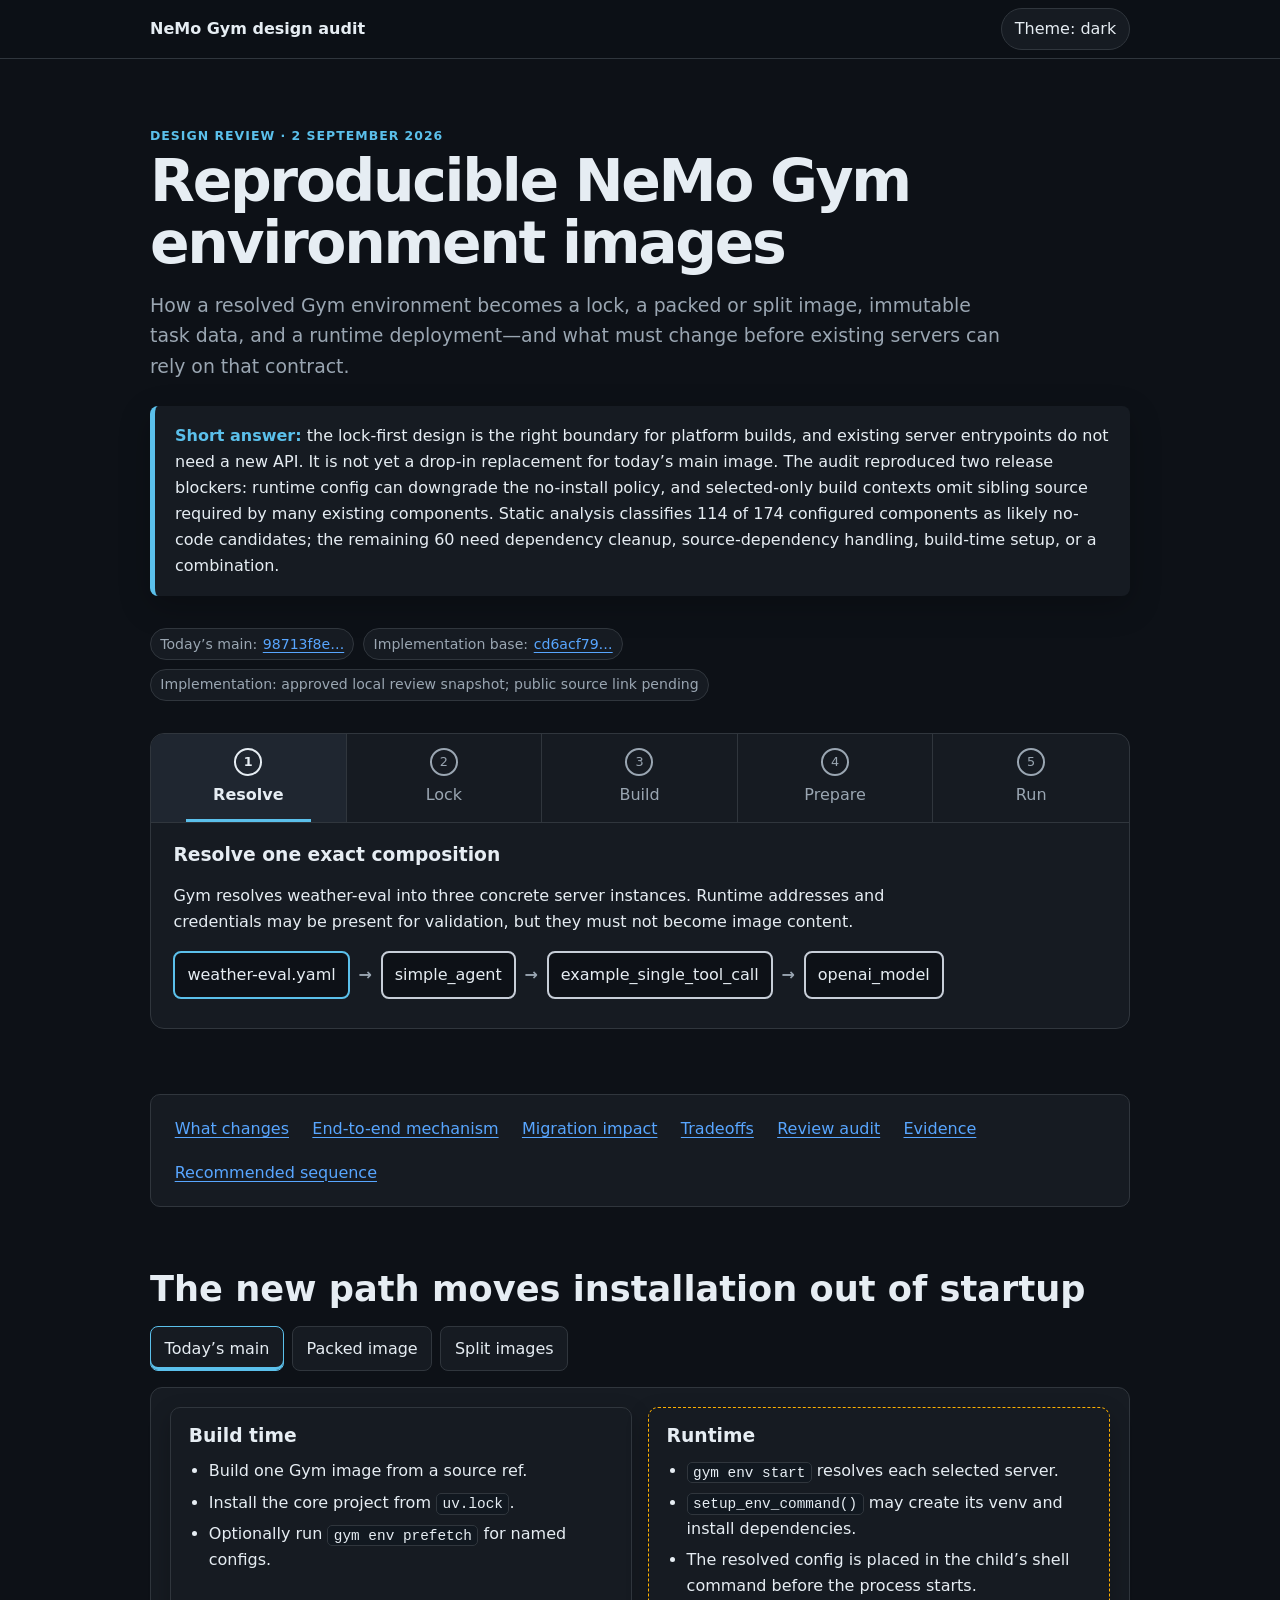
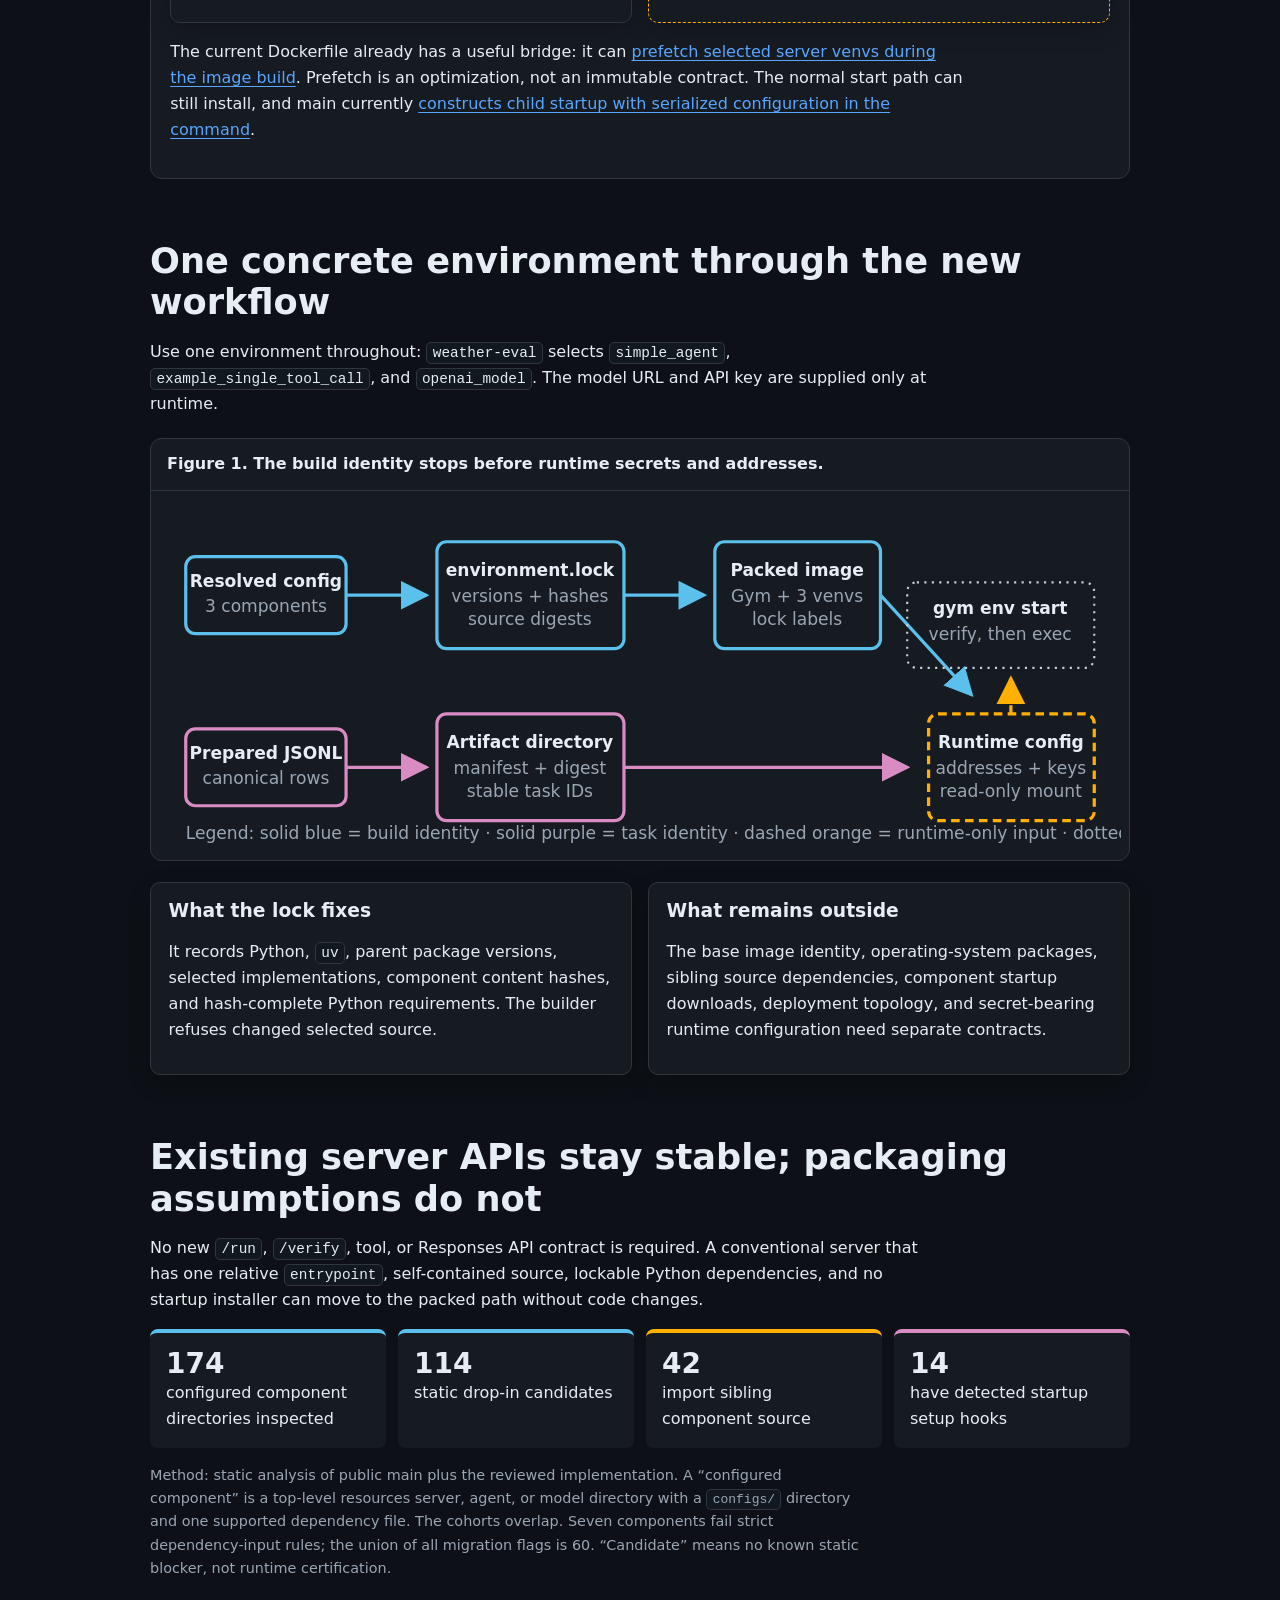
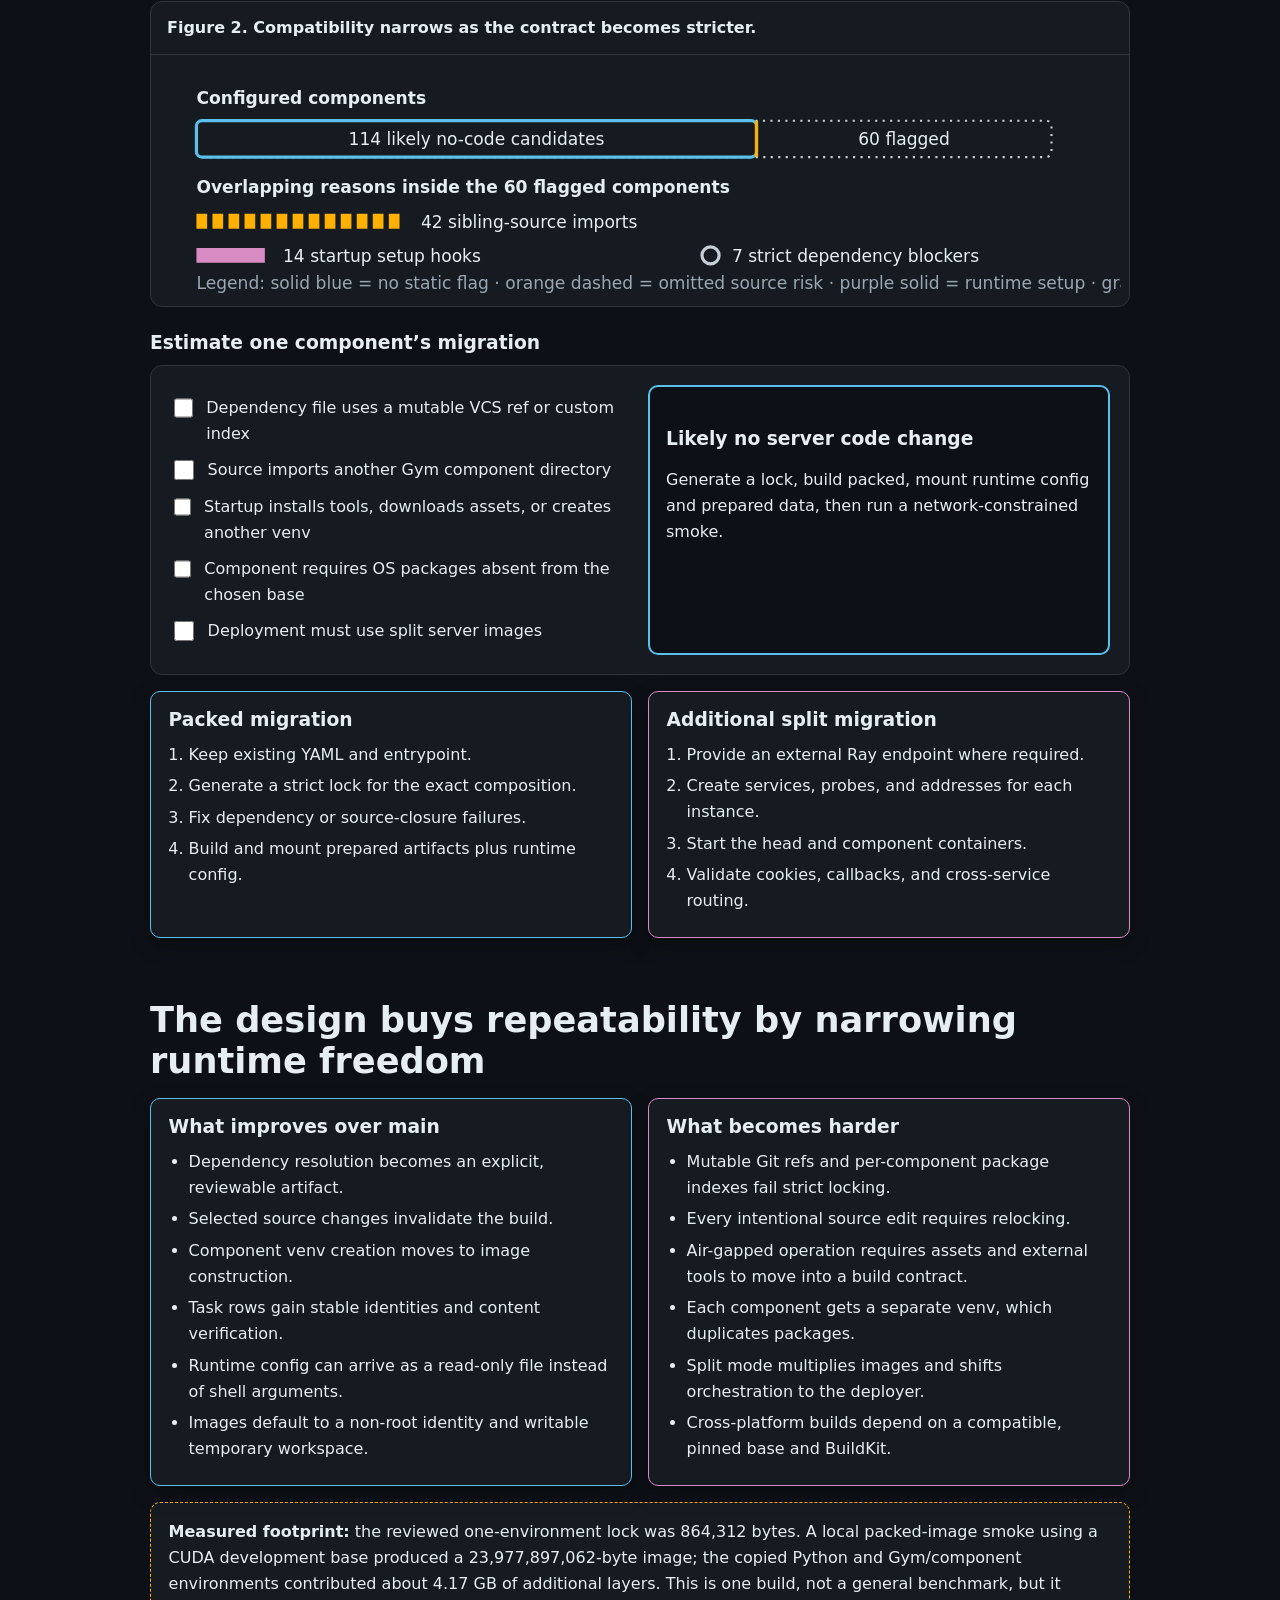
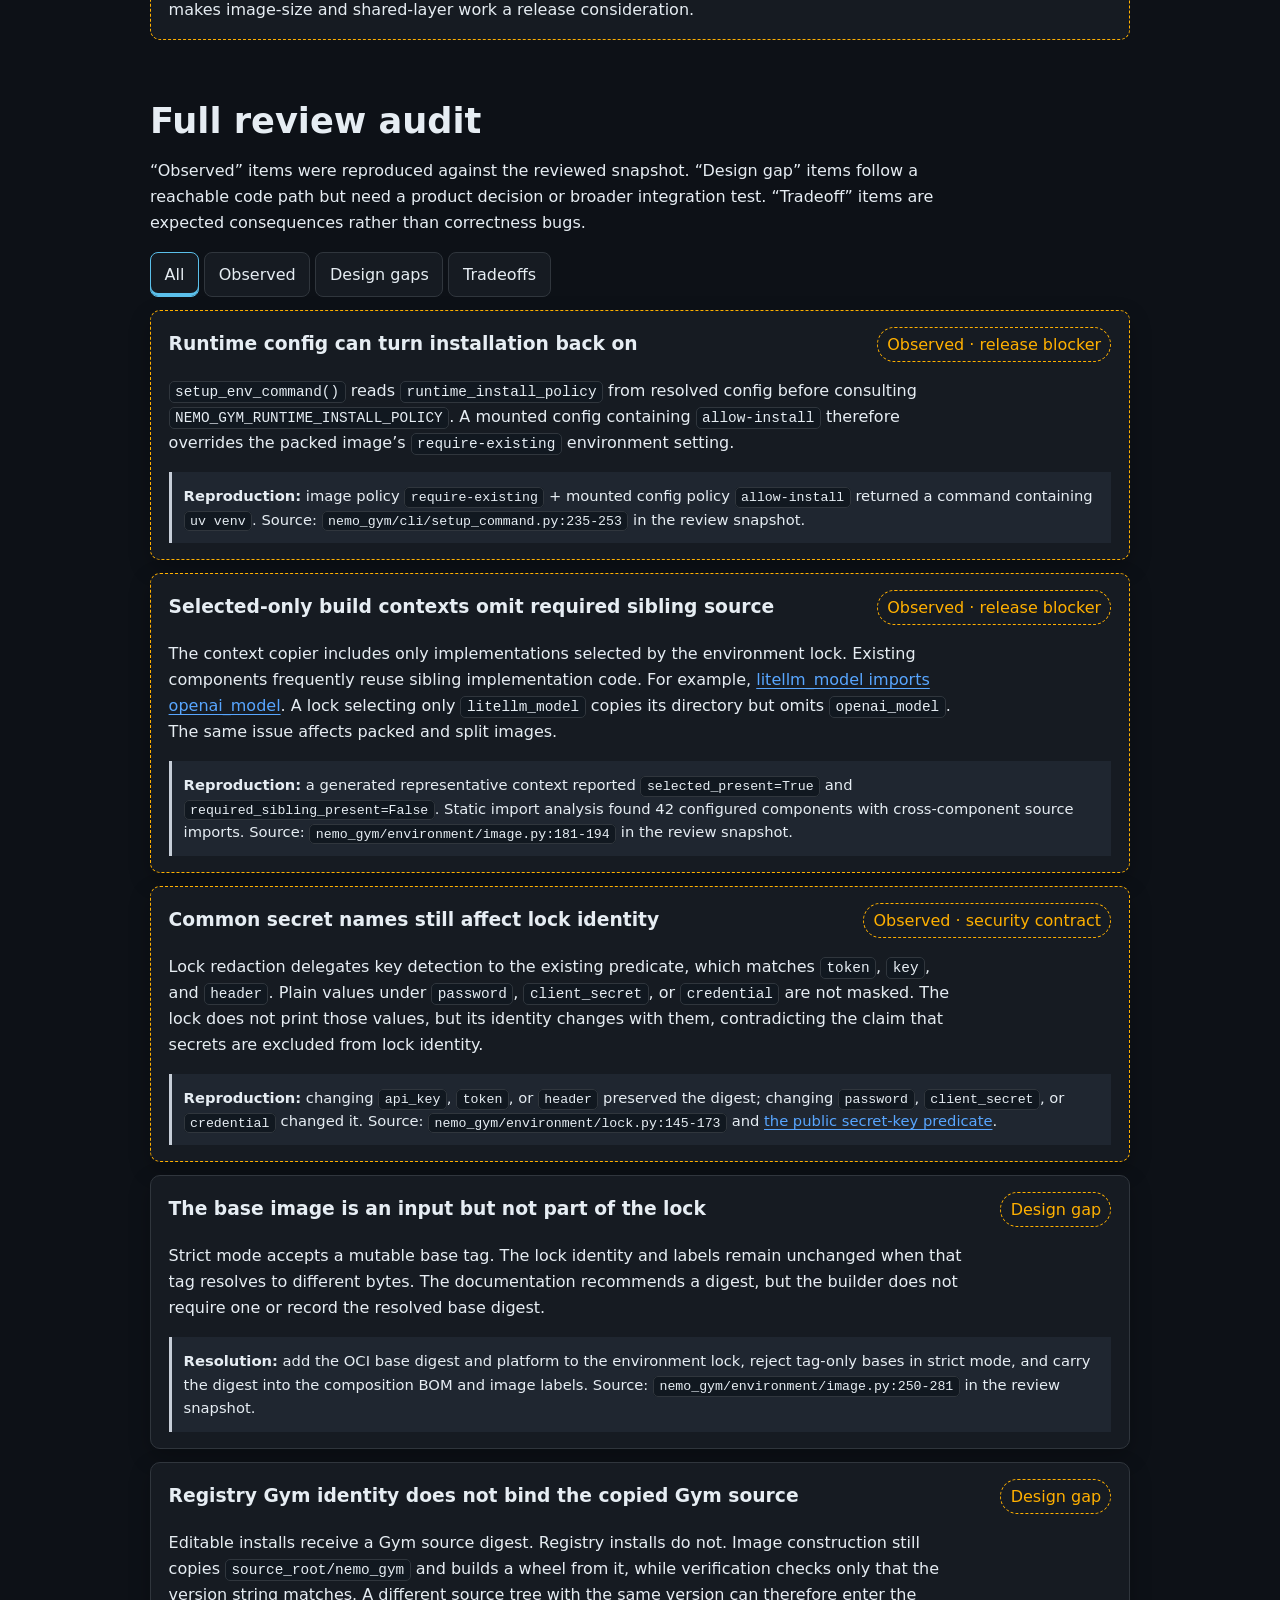
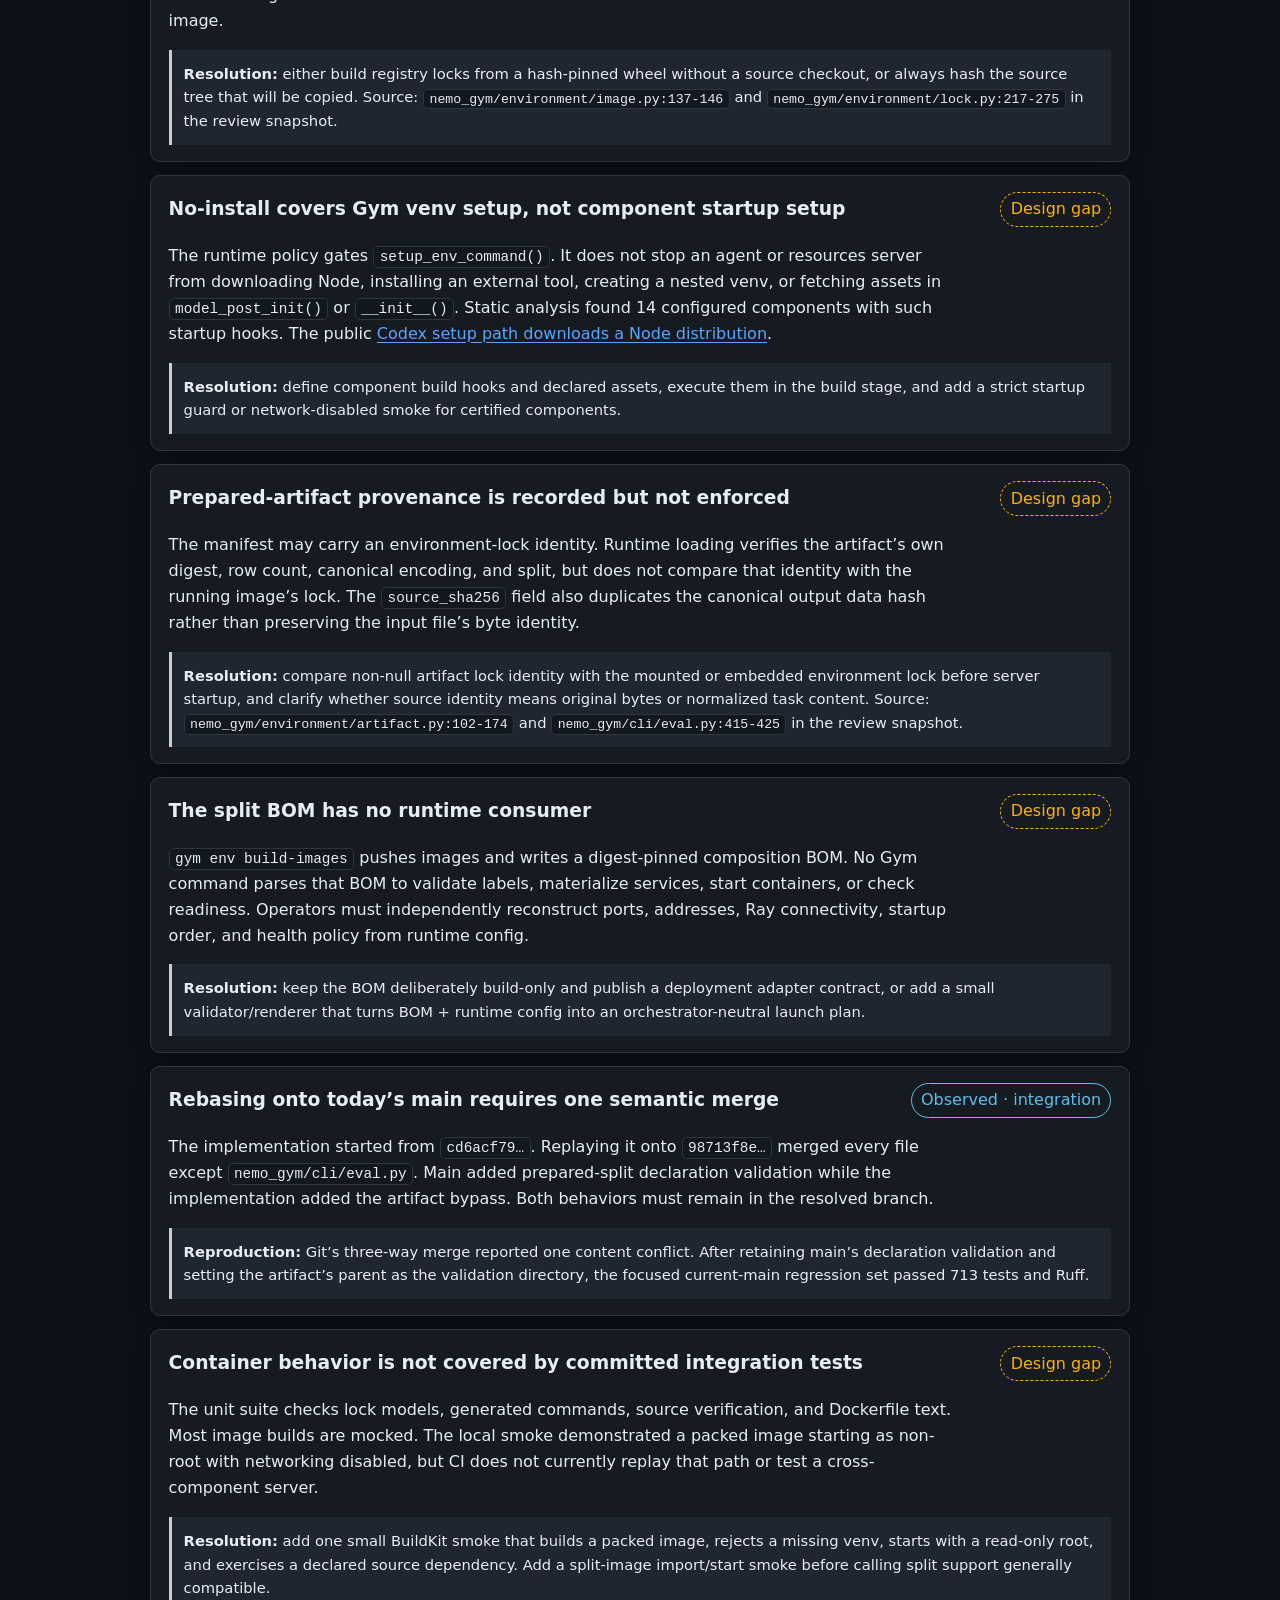
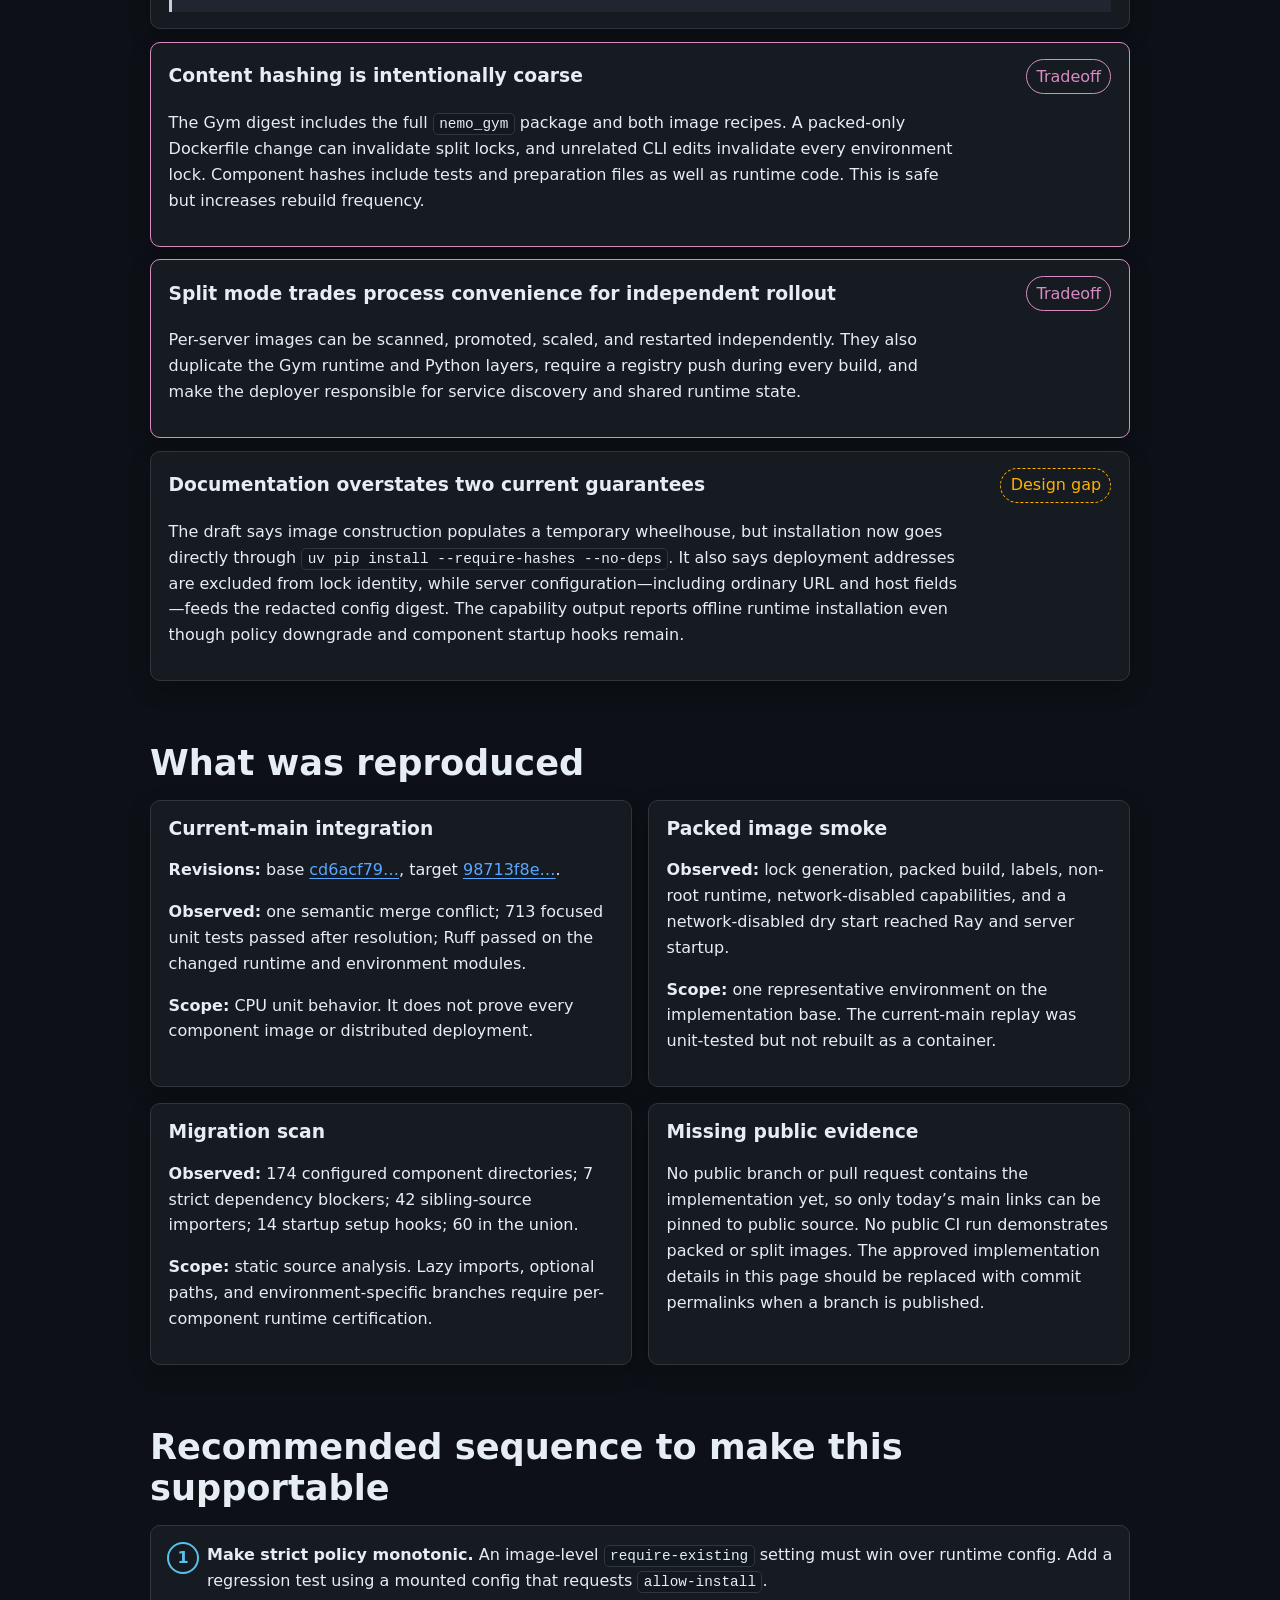
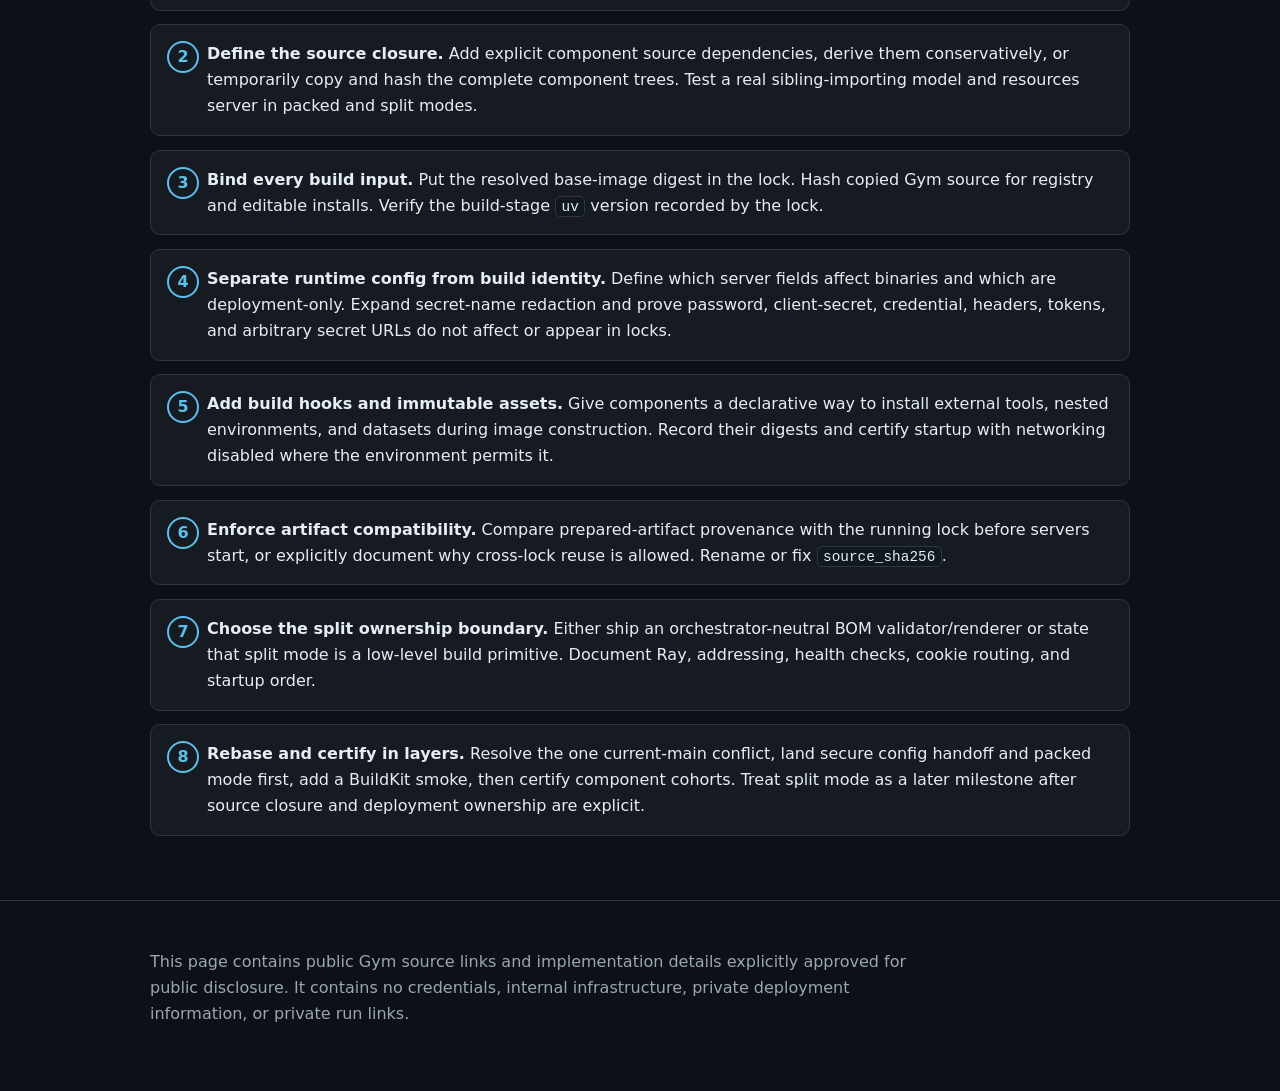
==== designs/nemo-gym/reproducible-environment-images/index.html @ 4b858f7d "docs: add reproducible Gym image design audit Explain the lock-first workflow, migration cohorts, tr" ====
<!doctype html>
<html lang="en">
<head>
  <meta charset="utf-8">
  <meta name="viewport" content="width=device-width, initial-scale=1">
  <title>Reproducible NeMo Gym environment images: design and migration audit</title>
  <script>
    (() => {
      try {
        if (localStorage.getItem("engineering-notes-theme") === "light") {
          document.documentElement.dataset.theme = "light";
        }
      } catch {}
    })();
  </script>
  <style>
    :root {
      --bg: #0d1117;
      --surface: #161b22;
      --surface-2: #1f2630;
      --border: #30363d;
      --text: #e6edf3;
      --dim: #9aa6b2;
      --accent: #58a6ff;
      --diagram-ok: #5bc0eb;
      --diagram-problem: #ffb000;
      --diagram-alt: #d98bc3;
      --diagram-neutral: #c7ced8;
      --shadow: rgba(0, 0, 0, .24);
      --code: #111820;
    }
    :root[data-theme="light"] {
      --bg: #ffffff;
      --surface: #f6f8fa;
      --surface-2: #eef2f6;
      --border: #d0d7de;
      --text: #1f2328;
      --dim: #59636e;
      --accent: #0969da;
      --diagram-ok: #005a8d;
      --diagram-problem: #9a4d00;
      --diagram-alt: #7a3e6d;
      --diagram-neutral: #4b5563;
      --shadow: rgba(31, 35, 40, .12);
      --code: #eef2f6;
    }
    * { box-sizing: border-box; }
    html { scroll-behavior: smooth; }
    body {
      margin: 0;
      overflow-x: hidden;
      background: var(--bg);
      color: var(--text);
      font: 16px/1.62 ui-sans-serif, system-ui, -apple-system, BlinkMacSystemFont, "Segoe UI", sans-serif;
    }
    a { color: var(--accent); text-decoration: underline; text-underline-offset: 3px; }
    button, input { font: inherit; }
    button { min-height: 42px; }
    code {
      padding: .12rem .34rem;
      border: 1px solid var(--border);
      border-radius: 5px;
      background: var(--code);
      font: .9em/1.4 ui-monospace, SFMono-Regular, Consolas, monospace;
    }
    pre {
      overflow-x: auto;
      padding: 1rem;
      border: 1px solid var(--border);
      border-radius: 10px;
      background: var(--code);
      font: .88rem/1.55 ui-monospace, SFMono-Regular, Consolas, monospace;
    }
    h1 { max-width: 850px; margin: .3rem 0 .7rem; font-size: clamp(2rem, 5vw, 3.65rem); line-height: 1.05; letter-spacing: -.04em; }
    h2 { margin: 3.8rem 0 1rem; font-size: clamp(1.55rem, 3vw, 2.2rem); line-height: 1.18; }
    h3 { margin: 1.5rem 0 .6rem; line-height: 1.3; }
    p { max-width: 78ch; }
    .wrap { width: 100%; max-width: 1012px; margin: 0 auto; padding-inline: 16px; }
    .topbar {
      position: sticky;
      top: 0;
      z-index: 20;
      border-bottom: 1px solid var(--border);
      background: color-mix(in srgb, var(--bg) 90%, transparent);
      backdrop-filter: blur(12px);
    }
    .topbar .wrap { display: flex; align-items: center; justify-content: space-between; min-height: 58px; gap: 1rem; }
    .brand { color: var(--text); font-weight: 700; text-decoration: none; }
    .theme {
      cursor: pointer;
      border: 1px solid var(--border);
      border-radius: 999px;
      padding: .45rem .8rem;
      color: var(--text);
      background: var(--surface);
    }
    .hero { padding: 4.2rem 0 2.1rem; }
    .eyebrow { color: var(--diagram-ok); font-weight: 750; letter-spacing: .08em; text-transform: uppercase; font-size: .78rem; }
    .lede { max-width: 850px; margin: 1rem 0; color: var(--dim); font-size: 1.18rem; }
    .answer {
      margin: 1.5rem 0 2rem;
      padding: 1.1rem 1.25rem;
      border-left: 5px solid var(--diagram-ok);
      border-radius: 8px;
      background: var(--surface);
      box-shadow: 0 10px 32px var(--shadow);
    }
    .answer strong { color: var(--diagram-ok); }
    .provenance { display: flex; flex-wrap: wrap; gap: .55rem; margin: 1.2rem 0; color: var(--dim); font-size: .88rem; }
    .pill, .badge {
      display: inline-flex;
      align-items: center;
      gap: .35rem;
      max-width: 100%;
      border: 1px solid var(--border);
      border-radius: 999px;
      padding: .22rem .58rem;
      background: var(--surface);
      overflow-wrap: anywhere;
    }
    .badge.blocker { border-style: dashed; border-color: var(--diagram-problem); color: var(--diagram-problem); }
    .badge.tradeoff { border-color: var(--diagram-alt); color: var(--diagram-alt); }
    .badge.evidence { border-color: var(--diagram-ok); color: var(--diagram-ok); }
    .workflow {
      margin: 2rem 0;
      border: 1px solid var(--border);
      border-radius: 14px;
      overflow: hidden;
      background: var(--surface);
    }
    .steps {
      display: grid;
      grid-template-columns: repeat(5, 1fr);
      border-bottom: 1px solid var(--border);
    }
    .step {
      position: relative;
      cursor: pointer;
      border: 0;
      border-right: 1px solid var(--border);
      padding: .9rem .45rem;
      color: var(--dim);
      background: transparent;
      text-align: center;
    }
    .step:last-child { border-right: 0; }
    .step::after { content: ""; position: absolute; left: 18%; right: 18%; bottom: 0; height: 3px; background: transparent; }
    .step.active { color: var(--text); font-weight: 700; background: var(--surface-2); }
    .step.active::after { background: var(--diagram-ok); }
    .step-num {
      display: grid;
      place-items: center;
      width: 28px;
      height: 28px;
      margin: 0 auto .35rem;
      border: 2px solid currentColor;
      border-radius: 50%;
      font-size: .8rem;
    }
    .step-detail { min-height: 205px; padding: 1.25rem 1.4rem; }
    .step-detail h3 { margin-top: 0; }
    .flowline { display: flex; flex-wrap: wrap; align-items: center; gap: .55rem; margin-top: 1rem; }
    .node { padding: .55rem .75rem; border: 2px solid var(--diagram-neutral); border-radius: 8px; background: var(--bg); }
    .node.active { border-color: var(--diagram-ok); }
    .arrow { color: var(--dim); font-weight: 800; }
    nav.toc {
      display: flex;
      flex-wrap: wrap;
      gap: .5rem;
      padding: 1rem;
      border: 1px solid var(--border);
      border-radius: 10px;
      background: var(--surface);
    }
    nav.toc a { padding: .3rem .48rem; }
    .switcher { display: flex; flex-wrap: wrap; gap: .5rem; margin: 1rem 0; }
    .switcher button, .filter button {
      cursor: pointer;
      padding: .55rem .85rem;
      border: 1px solid var(--border);
      border-radius: 8px;
      background: var(--surface);
      color: var(--text);
    }
    .switcher button.active, .filter button.active { border-color: var(--diagram-ok); box-shadow: inset 0 -3px 0 var(--diagram-ok); }
    .mode-panel {
      display: none;
      padding: 1.2rem;
      border: 1px solid var(--border);
      border-radius: 12px;
      background: var(--surface);
    }
    .mode-panel.active { display: block; }
    .compare-grid { display: grid; grid-template-columns: 1fr 1fr; gap: 1rem; }
    .card {
      padding: 1rem 1.1rem;
      border: 1px solid var(--border);
      border-radius: 10px;
      background: var(--surface);
      box-shadow: 0 8px 22px var(--shadow);
    }
    .card h3 { margin-top: 0; }
    .card.problem { border-style: dashed; border-color: var(--diagram-problem); }
    .card.alt { border-color: var(--diagram-alt); }
    .card.ok { border-color: var(--diagram-ok); }
    .compact { margin: .45rem 0; padding-left: 1.25rem; }
    .compact li { margin: .35rem 0; }
    .figure {
      margin: 1.3rem 0;
      overflow-x: auto;
      border: 1px solid var(--border);
      border-radius: 12px;
      background: var(--surface);
    }
    .figure figcaption { padding: .8rem 1rem; border-bottom: 1px solid var(--border); font-weight: 700; }
    svg { display: block; min-width: 760px; width: 100%; height: auto; padding: .5rem; }
    svg text { fill: var(--text); font-family: ui-sans-serif, system-ui, sans-serif; }
    .svg-dim { fill: var(--dim); }
    .svg-blue { fill: none; stroke: var(--diagram-ok); stroke-width: 3; }
    .svg-orange { fill: none; stroke: var(--diagram-problem); stroke-width: 3; stroke-dasharray: 8 5; }
    .svg-purple { fill: none; stroke: var(--diagram-alt); stroke-width: 3; }
    .svg-gray { fill: none; stroke: var(--diagram-neutral); stroke-width: 2; stroke-dasharray: 2 5; }
    .metric-row { display: grid; grid-template-columns: repeat(4, 1fr); gap: .75rem; margin: 1rem 0; }
    .metric { padding: 1rem; border-top: 4px solid var(--diagram-neutral); background: var(--surface); border-radius: 8px; }
    .metric strong { display: block; font-size: 1.75rem; line-height: 1.1; }
    .metric.blue { border-color: var(--diagram-ok); }
    .metric.orange { border-color: var(--diagram-problem); }
    .metric.purple { border-color: var(--diagram-alt); }
    .method { color: var(--dim); font-size: .9rem; }
    .estimator { display: grid; grid-template-columns: 1fr 1fr; gap: 1rem; padding: 1.2rem; border: 1px solid var(--border); border-radius: 12px; background: var(--surface); }
    .checks label { display: flex; gap: .65rem; align-items: flex-start; margin: .65rem 0; cursor: pointer; }
    .checks input { width: 20px; height: 20px; accent-color: var(--diagram-ok); }
    .estimate-result { padding: 1rem; border: 2px solid var(--diagram-ok); border-radius: 10px; background: var(--bg); }
    .estimate-result.warn { border-style: dashed; border-color: var(--diagram-problem); }
    .estimate-result.medium { border-color: var(--diagram-alt); }
    .finding { margin: .8rem 0; }
    .finding[data-hidden="true"] { display: none; }
    .finding-head { display: flex; flex-wrap: wrap; justify-content: space-between; gap: .6rem; align-items: center; }
    .finding h3 { margin: 0; }
    .evidence-box { margin-top: .75rem; padding: .75rem; border-left: 3px solid var(--diagram-neutral); background: var(--surface-2); font-size: .92rem; }
    .callout { padding: 1rem 1.1rem; border: 1px dashed var(--diagram-problem); border-radius: 10px; background: var(--surface); }
    .recommendations { counter-reset: rec; }
    .recommendation { position: relative; margin: .85rem 0; padding: 1rem 1rem 1rem 3.5rem; border: 1px solid var(--border); border-radius: 10px; background: var(--surface); }
    .recommendation::before {
      counter-increment: rec;
      content: counter(rec);
      position: absolute;
      left: 1rem;
      top: 1rem;
      display: grid;
      place-items: center;
      width: 28px;
      height: 28px;
      border: 2px solid var(--diagram-ok);
      border-radius: 50%;
      color: var(--diagram-ok);
      font-weight: 800;
    }
    footer { margin-top: 4rem; padding: 2rem 0 3rem; border-top: 1px solid var(--border); color: var(--dim); }
    @media (max-width: 760px) {
      .steps { grid-template-columns: 1fr; }
      .step { border-right: 0; border-bottom: 1px solid var(--border); text-align: left; padding-left: 3.3rem; }
      .step-num { position: absolute; left: .8rem; top: .62rem; }
      .compare-grid, .estimator { grid-template-columns: 1fr; }
      .metric-row { grid-template-columns: 1fr 1fr; }
      .hero { padding-top: 2.8rem; }
    }
    @media (max-width: 440px) {
      .metric-row { grid-template-columns: 1fr; }
      .wrap { padding-inline: 11px; }
      .topbar .wrap { gap: .4rem; }
      .brand { font-size: .9rem; }
      .theme { flex: 0 0 auto; padding-inline: .65rem; }
    }
  </style>
</head>
<body>
  <div class="topbar">
    <div class="wrap">
      <a class="brand" href="#top">NeMo Gym design audit</a>
      <button class="theme" id="theme-toggle" type="button" aria-label="Switch color theme">Theme: dark</button>
    </div>
  </div>

  <main class="wrap" id="top">
    <section class="hero">
      <div class="eyebrow">Design review · 2 September 2026</div>
      <h1>Reproducible NeMo Gym environment images</h1>
      <p class="lede">How a resolved Gym environment becomes a lock, a packed or split image, immutable task data, and a runtime deployment—and what must change before existing servers can rely on that contract.</p>
      <div class="answer">
        <strong>Short answer:</strong> the lock-first design is the right boundary for platform builds, and existing server entrypoints do not need a new API. It is not yet a drop-in replacement for today’s main image. The audit reproduced two release blockers: runtime config can downgrade the no-install policy, and selected-only build contexts omit sibling source required by many existing components. Static analysis classifies 114 of 174 configured components as likely no-code candidates; the remaining 60 need dependency cleanup, source-dependency handling, build-time setup, or a combination.
      </div>
      <div class="provenance">
        <span class="pill">Today’s main: <a href="https://github.com/NVIDIA-NeMo/Gym/tree/98713f8e9cbdbcc1db568fc6ab0dfc938d30afe5">98713f8e…</a></span>
        <span class="pill">Implementation base: <a href="https://github.com/NVIDIA-NeMo/Gym/tree/cd6acf792c3fe5b6289b383eb9b9fb343a281c17">cd6acf79…</a></span>
        <span class="pill">Implementation: approved local review snapshot; public source link pending</span>
      </div>

      <div class="workflow" aria-label="Interactive build and runtime workflow">
        <div class="steps" role="tablist">
          <button class="step active" type="button" data-step="0" role="tab"><span class="step-num">1</span>Resolve</button>
          <button class="step" type="button" data-step="1" role="tab"><span class="step-num">2</span>Lock</button>
          <button class="step" type="button" data-step="2" role="tab"><span class="step-num">3</span>Build</button>
          <button class="step" type="button" data-step="3" role="tab"><span class="step-num">4</span>Prepare</button>
          <button class="step" type="button" data-step="4" role="tab"><span class="step-num">5</span>Run</button>
        </div>
        <div class="step-detail" id="step-detail" role="tabpanel"></div>
      </div>
    </section>

    <nav class="toc" aria-label="Page sections">
      <a href="#change">What changes</a>
      <a href="#mechanism">End-to-end mechanism</a>
      <a href="#migration">Migration impact</a>
      <a href="#tradeoffs">Tradeoffs</a>
      <a href="#audit">Review audit</a>
      <a href="#evidence">Evidence</a>
      <a href="#recommendations">Recommended sequence</a>
    </nav>

    <section id="change">
      <h2>The new path moves installation out of startup</h2>
      <div class="switcher" role="tablist" aria-label="Deployment mode">
        <button class="active" type="button" data-mode="main">Today’s main</button>
        <button type="button" data-mode="packed">Packed image</button>
        <button type="button" data-mode="split">Split images</button>
      </div>
      <div class="mode-panel active" data-panel="main">
        <div class="compare-grid">
          <div class="card">
            <h3>Build time</h3>
            <ul class="compact">
              <li>Build one Gym image from a source ref.</li>
              <li>Install the core project from <code>uv.lock</code>.</li>
              <li>Optionally run <code>gym env prefetch</code> for named configs.</li>
            </ul>
          </div>
          <div class="card problem">
            <h3>Runtime</h3>
            <ul class="compact">
              <li><code>gym env start</code> resolves each selected server.</li>
              <li><code>setup_env_command()</code> may create its venv and install dependencies.</li>
              <li>The resolved config is placed in the child’s shell command before the process starts.</li>
            </ul>
          </div>
        </div>
        <p>The current Dockerfile already has a useful bridge: it can <a href="https://github.com/NVIDIA-NeMo/Gym/blob/98713f8e9cbdbcc1db568fc6ab0dfc938d30afe5/docker/Dockerfile#L184-L199">prefetch selected server venvs during the image build</a>. Prefetch is an optimization, not an immutable contract. The normal start path can still install, and main currently <a href="https://github.com/NVIDIA-NeMo/Gym/blob/98713f8e9cbdbcc1db568fc6ab0dfc938d30afe5/nemo_gym/cli/env.py#L432-L437">constructs child startup with serialized configuration in the command</a>.</p>
      </div>
      <div class="mode-panel" data-panel="packed">
        <div class="compare-grid">
          <div class="card ok">
            <h3>Build time</h3>
            <ul class="compact">
              <li>Resolve one concrete environment.</li>
              <li>Compile each component to hash-complete requirements.</li>
              <li>Verify Gym and component source digests.</li>
              <li>Create every selected component venv in one image.</li>
            </ul>
          </div>
          <div class="card">
            <h3>Runtime</h3>
            <ul class="compact">
              <li>Mount resolved config and task artifacts.</li>
              <li>Start the same agent, resources, and model entrypoints.</li>
              <li>Reuse prebuilt venvs as numeric user <code>65532</code>.</li>
              <li>Write temporary state under <code>/tmp</code>.</li>
            </ul>
          </div>
        </div>
        <p>This is the smallest operational migration. It preserves Gym’s in-container process topology and keeps <code>gym env start</code> as the orchestrator.</p>
      </div>
      <div class="mode-panel" data-panel="split">
        <div class="compare-grid">
          <div class="card alt">
            <h3>Build output</h3>
            <ul class="compact">
              <li>One head-server image.</li>
              <li>One image for each selected implementation.</li>
              <li>A composition BOM with digest-pinned image references and instance names.</li>
            </ul>
          </div>
          <div class="card">
            <h3>Operator responsibility</h3>
            <ul class="compact">
              <li>Project the same runtime config into every container.</li>
              <li>Assign addresses, ports, probes, and service identities.</li>
              <li>Provide Ray and start services in dependency order.</li>
              <li>Compare image labels and BOM identities before launch.</li>
            </ul>
          </div>
        </div>
        <p>Server code can keep its existing entrypoint, but deployment ownership moves out of <code>RunHelper</code>. The current implementation produces the BOM; it does not yet provide a controller that consumes it.</p>
      </div>
    </section>

    <section id="mechanism">
      <h2>One concrete environment through the new workflow</h2>
      <p>Use one environment throughout: <code>weather-eval</code> selects <code>simple_agent</code>, <code>example_single_tool_call</code>, and <code>openai_model</code>. The model URL and API key are supplied only at runtime.</p>
      <figure class="figure">
        <figcaption>Figure 1. The build identity stops before runtime secrets and addresses.</figcaption>
        <svg viewBox="0 0 900 330" role="img" aria-labelledby="flow-title flow-desc">
          <title id="flow-title">Build and runtime data flow</title>
          <desc id="flow-desc">Resolved component configuration flows through a dependency lock and image build. Prepared rows flow through an artifact manifest. Runtime configuration and secrets join only when the image starts.</desc>
          <defs>
            <marker id="arrow-blue" markerWidth="9" markerHeight="9" refX="8" refY="4.5" orient="auto"><path d="M0,0 L9,4.5 L0,9 Z" fill="var(--diagram-ok)"/></marker>
            <marker id="arrow-purple" markerWidth="9" markerHeight="9" refX="8" refY="4.5" orient="auto"><path d="M0,0 L9,4.5 L0,9 Z" fill="var(--diagram-alt)"/></marker>
            <marker id="arrow-orange" markerWidth="9" markerHeight="9" refX="8" refY="4.5" orient="auto"><path d="M0,0 L9,4.5 L0,9 Z" fill="var(--diagram-problem)"/></marker>
          </defs>
          <rect x="25" y="54" width="150" height="72" rx="9" class="svg-blue"/>
          <text x="100" y="82" text-anchor="middle" font-weight="700">Resolved config</text>
          <text x="100" y="106" text-anchor="middle" class="svg-dim">3 components</text>
          <line x1="175" y1="90" x2="250" y2="90" stroke="var(--diagram-ok)" stroke-width="3" marker-end="url(#arrow-blue)"/>
          <rect x="260" y="40" width="175" height="100" rx="9" class="svg-blue"/>
          <text x="347" y="72" text-anchor="middle" font-weight="700">environment.lock</text>
          <text x="347" y="96" text-anchor="middle" class="svg-dim">versions + hashes</text>
          <text x="347" y="118" text-anchor="middle" class="svg-dim">source digests</text>
          <line x1="435" y1="90" x2="510" y2="90" stroke="var(--diagram-ok)" stroke-width="3" marker-end="url(#arrow-blue)"/>
          <rect x="520" y="40" width="155" height="100" rx="9" class="svg-blue"/>
          <text x="597" y="72" text-anchor="middle" font-weight="700">Packed image</text>
          <text x="597" y="96" text-anchor="middle" class="svg-dim">Gym + 3 venvs</text>
          <text x="597" y="118" text-anchor="middle" class="svg-dim">lock labels</text>
          <rect x="25" y="215" width="150" height="72" rx="9" class="svg-purple"/>
          <text x="100" y="243" text-anchor="middle" font-weight="700">Prepared JSONL</text>
          <text x="100" y="267" text-anchor="middle" class="svg-dim">canonical rows</text>
          <line x1="175" y1="251" x2="250" y2="251" stroke="var(--diagram-alt)" stroke-width="3" marker-end="url(#arrow-purple)"/>
          <rect x="260" y="201" width="175" height="100" rx="9" class="svg-purple"/>
          <text x="347" y="233" text-anchor="middle" font-weight="700">Artifact directory</text>
          <text x="347" y="257" text-anchor="middle" class="svg-dim">manifest + digest</text>
          <text x="347" y="279" text-anchor="middle" class="svg-dim">stable task IDs</text>
          <rect x="720" y="201" width="155" height="100" rx="9" class="svg-orange"/>
          <text x="797" y="233" text-anchor="middle" font-weight="700">Runtime config</text>
          <text x="797" y="257" text-anchor="middle" class="svg-dim">addresses + keys</text>
          <text x="797" y="279" text-anchor="middle" class="svg-dim">read-only mount</text>
          <line x1="675" y1="90" x2="760" y2="183" stroke="var(--diagram-ok)" stroke-width="3" marker-end="url(#arrow-blue)"/>
          <line x1="435" y1="251" x2="700" y2="251" stroke="var(--diagram-alt)" stroke-width="3" marker-end="url(#arrow-purple)"/>
          <line x1="797" y1="201" x2="797" y2="168" stroke="var(--diagram-problem)" stroke-width="3" stroke-dasharray="8 5" marker-end="url(#arrow-orange)"/>
          <rect x="700" y="78" width="175" height="80" rx="9" class="svg-gray"/>
          <text x="787" y="108" text-anchor="middle" font-weight="700">gym env start</text>
          <text x="787" y="132" text-anchor="middle" class="svg-dim">verify, then exec</text>
          <text x="25" y="318" class="svg-dim">Legend: solid blue = build identity · solid purple = task identity · dashed orange = runtime-only input · dotted gray = execution</text>
        </svg>
      </figure>
      <div class="compare-grid">
        <div class="card">
          <h3>What the lock fixes</h3>
          <p>It records Python, <code>uv</code>, parent package versions, selected implementations, component content hashes, and hash-complete Python requirements. The builder refuses changed selected source.</p>
        </div>
        <div class="card">
          <h3>What remains outside</h3>
          <p>The base image identity, operating-system packages, sibling source dependencies, component startup downloads, deployment topology, and secret-bearing runtime configuration need separate contracts.</p>
        </div>
      </div>
    </section>

    <section id="migration">
      <h2>Existing server APIs stay stable; packaging assumptions do not</h2>
      <p>No new <code>/run</code>, <code>/verify</code>, tool, or Responses API contract is required. A conventional server that has one relative <code>entrypoint</code>, self-contained source, lockable Python dependencies, and no startup installer can move to the packed path without code changes.</p>
      <div class="metric-row">
        <div class="metric blue"><strong>174</strong><span>configured component directories inspected</span></div>
        <div class="metric blue"><strong>114</strong><span>static drop-in candidates</span></div>
        <div class="metric orange"><strong>42</strong><span>import sibling component source</span></div>
        <div class="metric purple"><strong>14</strong><span>have detected startup setup hooks</span></div>
      </div>
      <p class="method">Method: static analysis of public main plus the reviewed implementation. A “configured component” is a top-level resources server, agent, or model directory with a <code>configs/</code> directory and one supported dependency file. The cohorts overlap. Seven components fail strict dependency-input rules; the union of all migration flags is 60. “Candidate” means no known static blocker, not runtime certification.</p>

      <figure class="figure">
        <figcaption>Figure 2. Compatibility narrows as the contract becomes stricter.</figcaption>
        <svg viewBox="0 0 900 220" role="img" aria-labelledby="cohort-title cohort-desc">
          <title id="cohort-title">Migration cohort bar chart</title>
          <desc id="cohort-desc">Of 174 configured components, 114 have no static migration flag. Sixty have at least one flag. The flags overlap and include sibling imports, startup setup, and strict dependency blockers.</desc>
          <text x="35" y="38" font-weight="700">Configured components</text>
          <rect x="35" y="54" width="800" height="34" rx="5" class="svg-gray"/>
          <rect x="35" y="54" width="524" height="34" rx="5" class="svg-blue"/>
          <line x1="559" y1="54" x2="559" y2="88" stroke="var(--diagram-problem)" stroke-width="3"/>
          <text x="297" y="77" text-anchor="middle">114 likely no-code candidates</text>
          <text x="697" y="77" text-anchor="middle">60 flagged</text>
          <text x="35" y="122" font-weight="700">Overlapping reasons inside the 60 flagged components</text>
          <line x1="35" y1="148" x2="228" y2="148" stroke="var(--diagram-problem)" stroke-width="14" stroke-dasharray="10 5"/>
          <text x="245" y="154">42 sibling-source imports</text>
          <line x1="35" y1="180" x2="99" y2="180" stroke="var(--diagram-alt)" stroke-width="14"/>
          <text x="116" y="186">14 startup setup hooks</text>
          <circle cx="516" cy="180" r="8" fill="none" stroke="var(--diagram-neutral)" stroke-width="3"/>
          <text x="536" y="186">7 strict dependency blockers</text>
          <text x="35" y="211" class="svg-dim">Legend: solid blue = no static flag · orange dashed = omitted source risk · purple solid = runtime setup · gray circle = dependency hygiene</text>
        </svg>
      </figure>

      <h3>Estimate one component’s migration</h3>
      <div class="estimator">
        <div class="checks">
          <label><input type="checkbox" id="m-deps"> Dependency file uses a mutable VCS ref or custom index</label>
          <label><input type="checkbox" id="m-source"> Source imports another Gym component directory</label>
          <label><input type="checkbox" id="m-startup"> Startup installs tools, downloads assets, or creates another venv</label>
          <label><input type="checkbox" id="m-system"> Component requires OS packages absent from the chosen base</label>
          <label><input type="checkbox" id="m-split"> Deployment must use split server images</label>
        </div>
        <div class="estimate-result" id="estimate-result" aria-live="polite"></div>
      </div>

      <div class="compare-grid" style="margin-top:1rem">
        <div class="card ok">
          <h3>Packed migration</h3>
          <ol class="compact">
            <li>Keep existing YAML and entrypoint.</li>
            <li>Generate a strict lock for the exact composition.</li>
            <li>Fix dependency or source-closure failures.</li>
            <li>Build and mount prepared artifacts plus runtime config.</li>
          </ol>
        </div>
        <div class="card alt">
          <h3>Additional split migration</h3>
          <ol class="compact">
            <li>Provide an external Ray endpoint where required.</li>
            <li>Create services, probes, and addresses for each instance.</li>
            <li>Start the head and component containers.</li>
            <li>Validate cookies, callbacks, and cross-service routing.</li>
          </ol>
        </div>
      </div>
    </section>

    <section id="tradeoffs">
      <h2>The design buys repeatability by narrowing runtime freedom</h2>
      <div class="compare-grid">
        <div class="card ok">
          <h3>What improves over main</h3>
          <ul class="compact">
            <li>Dependency resolution becomes an explicit, reviewable artifact.</li>
            <li>Selected source changes invalidate the build.</li>
            <li>Component venv creation moves to image construction.</li>
            <li>Task rows gain stable identities and content verification.</li>
            <li>Runtime config can arrive as a read-only file instead of shell arguments.</li>
            <li>Images default to a non-root identity and writable temporary workspace.</li>
          </ul>
        </div>
        <div class="card alt">
          <h3>What becomes harder</h3>
          <ul class="compact">
            <li>Mutable Git refs and per-component package indexes fail strict locking.</li>
            <li>Every intentional source edit requires relocking.</li>
            <li>Air-gapped operation requires assets and external tools to move into a build contract.</li>
            <li>Each component gets a separate venv, which duplicates packages.</li>
            <li>Split mode multiplies images and shifts orchestration to the deployer.</li>
            <li>Cross-platform builds depend on a compatible, pinned base and BuildKit.</li>
          </ul>
        </div>
      </div>
      <div class="callout" style="margin-top:1rem">
        <strong>Measured footprint:</strong> the reviewed one-environment lock was 864,312 bytes. A local packed-image smoke using a CUDA development base produced a 23,977,897,062-byte image; the copied Python and Gym/component environments contributed about 4.17 GB of additional layers. This is one build, not a general benchmark, but it makes image-size and shared-layer work a release consideration.
      </div>
    </section>

    <section id="audit">
      <h2>Full review audit</h2>
      <p>“Observed” items were reproduced against the reviewed snapshot. “Design gap” items follow a reachable code path but need a product decision or broader integration test. “Tradeoff” items are expected consequences rather than correctness bugs.</p>
      <div class="filter" aria-label="Filter findings">
        <button class="active" type="button" data-filter="all">All</button>
        <button type="button" data-filter="observed">Observed</button>
        <button type="button" data-filter="gap">Design gaps</button>
        <button type="button" data-filter="tradeoff">Tradeoffs</button>
      </div>

      <article class="card problem finding" data-kind="observed">
        <div class="finding-head"><h3>Runtime config can turn installation back on</h3><span class="badge blocker">Observed · release blocker</span></div>
        <p><code>setup_env_command()</code> reads <code>runtime_install_policy</code> from resolved config before consulting <code>NEMO_GYM_RUNTIME_INSTALL_POLICY</code>. A mounted config containing <code>allow-install</code> therefore overrides the packed image’s <code>require-existing</code> environment setting.</p>
        <div class="evidence-box"><strong>Reproduction:</strong> image policy <code>require-existing</code> + mounted config policy <code>allow-install</code> returned a command containing <code>uv venv</code>. Source: <code>nemo_gym/cli/setup_command.py:235-253</code> in the review snapshot.</div>
      </article>

      <article class="card problem finding" data-kind="observed">
        <div class="finding-head"><h3>Selected-only build contexts omit required sibling source</h3><span class="badge blocker">Observed · release blocker</span></div>
        <p>The context copier includes only implementations selected by the environment lock. Existing components frequently reuse sibling implementation code. For example, <a href="https://github.com/NVIDIA-NeMo/Gym/blob/98713f8e9cbdbcc1db568fc6ab0dfc938d30afe5/responses_api_models/litellm_model/app.py#L31">litellm_model imports openai_model</a>. A lock selecting only <code>litellm_model</code> copies its directory but omits <code>openai_model</code>. The same issue affects packed and split images.</p>
        <div class="evidence-box"><strong>Reproduction:</strong> a generated representative context reported <code>selected_present=True</code> and <code>required_sibling_present=False</code>. Static import analysis found 42 configured components with cross-component source imports. Source: <code>nemo_gym/environment/image.py:181-194</code> in the review snapshot.</div>
      </article>

      <article class="card problem finding" data-kind="observed">
        <div class="finding-head"><h3>Common secret names still affect lock identity</h3><span class="badge blocker">Observed · security contract</span></div>
        <p>Lock redaction delegates key detection to the existing predicate, which matches <code>token</code>, <code>key</code>, and <code>header</code>. Plain values under <code>password</code>, <code>client_secret</code>, or <code>credential</code> are not masked. The lock does not print those values, but its identity changes with them, contradicting the claim that secrets are excluded from lock identity.</p>
        <div class="evidence-box"><strong>Reproduction:</strong> changing <code>api_key</code>, <code>token</code>, or <code>header</code> preserved the digest; changing <code>password</code>, <code>client_secret</code>, or <code>credential</code> changed it. Source: <code>nemo_gym/environment/lock.py:145-173</code> and <a href="https://github.com/NVIDIA-NeMo/Gym/blob/98713f8e9cbdbcc1db568fc6ab0dfc938d30afe5/nemo_gym/secret_utils.py#L24-L26">the public secret-key predicate</a>.</div>
      </article>

      <article class="card finding" data-kind="gap">
        <div class="finding-head"><h3>The base image is an input but not part of the lock</h3><span class="badge blocker">Design gap</span></div>
        <p>Strict mode accepts a mutable base tag. The lock identity and labels remain unchanged when that tag resolves to different bytes. The documentation recommends a digest, but the builder does not require one or record the resolved base digest.</p>
        <div class="evidence-box"><strong>Resolution:</strong> add the OCI base digest and platform to the environment lock, reject tag-only bases in strict mode, and carry the digest into the composition BOM and image labels. Source: <code>nemo_gym/environment/image.py:250-281</code> in the review snapshot.</div>
      </article>

      <article class="card finding" data-kind="gap">
        <div class="finding-head"><h3>Registry Gym identity does not bind the copied Gym source</h3><span class="badge blocker">Design gap</span></div>
        <p>Editable installs receive a Gym source digest. Registry installs do not. Image construction still copies <code>source_root/nemo_gym</code> and builds a wheel from it, while verification checks only that the version string matches. A different source tree with the same version can therefore enter the image.</p>
        <div class="evidence-box"><strong>Resolution:</strong> either build registry locks from a hash-pinned wheel without a source checkout, or always hash the source tree that will be copied. Source: <code>nemo_gym/environment/image.py:137-146</code> and <code>nemo_gym/environment/lock.py:217-275</code> in the review snapshot.</div>
      </article>

      <article class="card finding" data-kind="gap">
        <div class="finding-head"><h3>No-install covers Gym venv setup, not component startup setup</h3><span class="badge blocker">Design gap</span></div>
        <p>The runtime policy gates <code>setup_env_command()</code>. It does not stop an agent or resources server from downloading Node, installing an external tool, creating a nested venv, or fetching assets in <code>model_post_init()</code> or <code>__init__()</code>. Static analysis found 14 configured components with such startup hooks. The public <a href="https://github.com/NVIDIA-NeMo/Gym/blob/98713f8e9cbdbcc1db568fc6ab0dfc938d30afe5/responses_api_agents/codex_agent/setup_codex.py#L47-L60">Codex setup path downloads a Node distribution</a>.</p>
        <div class="evidence-box"><strong>Resolution:</strong> define component build hooks and declared assets, execute them in the build stage, and add a strict startup guard or network-disabled smoke for certified components.</div>
      </article>

      <article class="card finding" data-kind="gap">
        <div class="finding-head"><h3>Prepared-artifact provenance is recorded but not enforced</h3><span class="badge blocker">Design gap</span></div>
        <p>The manifest may carry an environment-lock identity. Runtime loading verifies the artifact’s own digest, row count, canonical encoding, and split, but does not compare that identity with the running image’s lock. The <code>source_sha256</code> field also duplicates the canonical output data hash rather than preserving the input file’s byte identity.</p>
        <div class="evidence-box"><strong>Resolution:</strong> compare non-null artifact lock identity with the mounted or embedded environment lock before server startup, and clarify whether source identity means original bytes or normalized task content. Source: <code>nemo_gym/environment/artifact.py:102-174</code> and <code>nemo_gym/cli/eval.py:415-425</code> in the review snapshot.</div>
      </article>

      <article class="card finding" data-kind="gap">
        <div class="finding-head"><h3>The split BOM has no runtime consumer</h3><span class="badge blocker">Design gap</span></div>
        <p><code>gym env build-images</code> pushes images and writes a digest-pinned composition BOM. No Gym command parses that BOM to validate labels, materialize services, start containers, or check readiness. Operators must independently reconstruct ports, addresses, Ray connectivity, startup order, and health policy from runtime config.</p>
        <div class="evidence-box"><strong>Resolution:</strong> keep the BOM deliberately build-only and publish a deployment adapter contract, or add a small validator/renderer that turns BOM + runtime config into an orchestrator-neutral launch plan.</div>
      </article>

      <article class="card finding" data-kind="observed">
        <div class="finding-head"><h3>Rebasing onto today’s main requires one semantic merge</h3><span class="badge evidence">Observed · integration</span></div>
        <p>The implementation started from <code>cd6acf79…</code>. Replaying it onto <code>98713f8e…</code> merged every file except <code>nemo_gym/cli/eval.py</code>. Main added prepared-split declaration validation while the implementation added the artifact bypass. Both behaviors must remain in the resolved branch.</p>
        <div class="evidence-box"><strong>Reproduction:</strong> Git’s three-way merge reported one content conflict. After retaining main’s declaration validation and setting the artifact’s parent as the validation directory, the focused current-main regression set passed 713 tests and Ruff.</div>
      </article>

      <article class="card finding" data-kind="gap">
        <div class="finding-head"><h3>Container behavior is not covered by committed integration tests</h3><span class="badge blocker">Design gap</span></div>
        <p>The unit suite checks lock models, generated commands, source verification, and Dockerfile text. Most image builds are mocked. The local smoke demonstrated a packed image starting as non-root with networking disabled, but CI does not currently replay that path or test a cross-component server.</p>
        <div class="evidence-box"><strong>Resolution:</strong> add one small BuildKit smoke that builds a packed image, rejects a missing venv, starts with a read-only root, and exercises a declared source dependency. Add a split-image import/start smoke before calling split support generally compatible.</div>
      </article>

      <article class="card alt finding" data-kind="tradeoff">
        <div class="finding-head"><h3>Content hashing is intentionally coarse</h3><span class="badge tradeoff">Tradeoff</span></div>
        <p>The Gym digest includes the full <code>nemo_gym</code> package and both image recipes. A packed-only Dockerfile change can invalidate split locks, and unrelated CLI edits invalidate every environment lock. Component hashes include tests and preparation files as well as runtime code. This is safe but increases rebuild frequency.</p>
      </article>

      <article class="card alt finding" data-kind="tradeoff">
        <div class="finding-head"><h3>Split mode trades process convenience for independent rollout</h3><span class="badge tradeoff">Tradeoff</span></div>
        <p>Per-server images can be scanned, promoted, scaled, and restarted independently. They also duplicate the Gym runtime and Python layers, require a registry push during every build, and make the deployer responsible for service discovery and shared runtime state.</p>
      </article>

      <article class="card finding" data-kind="gap">
        <div class="finding-head"><h3>Documentation overstates two current guarantees</h3><span class="badge blocker">Design gap</span></div>
        <p>The draft says image construction populates a temporary wheelhouse, but installation now goes directly through <code>uv pip install --require-hashes --no-deps</code>. It also says deployment addresses are excluded from lock identity, while server configuration—including ordinary URL and host fields—feeds the redacted config digest. The capability output reports offline runtime installation even though policy downgrade and component startup hooks remain.</p>
      </article>
    </section>

    <section id="evidence">
      <h2>What was reproduced</h2>
      <div class="compare-grid">
        <div class="card">
          <h3>Current-main integration</h3>
          <p><strong>Revisions:</strong> base <a href="https://github.com/NVIDIA-NeMo/Gym/tree/cd6acf792c3fe5b6289b383eb9b9fb343a281c17">cd6acf79…</a>, target <a href="https://github.com/NVIDIA-NeMo/Gym/tree/98713f8e9cbdbcc1db568fc6ab0dfc938d30afe5">98713f8e…</a>.</p>
          <p><strong>Observed:</strong> one semantic merge conflict; 713 focused unit tests passed after resolution; Ruff passed on the changed runtime and environment modules.</p>
          <p><strong>Scope:</strong> CPU unit behavior. It does not prove every component image or distributed deployment.</p>
        </div>
        <div class="card">
          <h3>Packed image smoke</h3>
          <p><strong>Observed:</strong> lock generation, packed build, labels, non-root runtime, network-disabled capabilities, and a network-disabled dry start reached Ray and server startup.</p>
          <p><strong>Scope:</strong> one representative environment on the implementation base. The current-main replay was unit-tested but not rebuilt as a container.</p>
        </div>
        <div class="card">
          <h3>Migration scan</h3>
          <p><strong>Observed:</strong> 174 configured component directories; 7 strict dependency blockers; 42 sibling-source importers; 14 startup setup hooks; 60 in the union.</p>
          <p><strong>Scope:</strong> static source analysis. Lazy imports, optional paths, and environment-specific branches require per-component runtime certification.</p>
        </div>
        <div class="card">
          <h3>Missing public evidence</h3>
          <p>No public branch or pull request contains the implementation yet, so only today’s main links can be pinned to public source. No public CI run demonstrates packed or split images. The approved implementation details in this page should be replaced with commit permalinks when a branch is published.</p>
        </div>
      </div>
    </section>

    <section id="recommendations">
      <h2>Recommended sequence to make this supportable</h2>
      <div class="recommendations">
        <div class="recommendation"><strong>Make strict policy monotonic.</strong> An image-level <code>require-existing</code> setting must win over runtime config. Add a regression test using a mounted config that requests <code>allow-install</code>.</div>
        <div class="recommendation"><strong>Define the source closure.</strong> Add explicit component source dependencies, derive them conservatively, or temporarily copy and hash the complete component trees. Test a real sibling-importing model and resources server in packed and split modes.</div>
        <div class="recommendation"><strong>Bind every build input.</strong> Put the resolved base-image digest in the lock. Hash copied Gym source for registry and editable installs. Verify the build-stage <code>uv</code> version recorded by the lock.</div>
        <div class="recommendation"><strong>Separate runtime config from build identity.</strong> Define which server fields affect binaries and which are deployment-only. Expand secret-name redaction and prove password, client-secret, credential, headers, tokens, and arbitrary secret URLs do not affect or appear in locks.</div>
        <div class="recommendation"><strong>Add build hooks and immutable assets.</strong> Give components a declarative way to install external tools, nested environments, and datasets during image construction. Record their digests and certify startup with networking disabled where the environment permits it.</div>
        <div class="recommendation"><strong>Enforce artifact compatibility.</strong> Compare prepared-artifact provenance with the running lock before servers start, or explicitly document why cross-lock reuse is allowed. Rename or fix <code>source_sha256</code>.</div>
        <div class="recommendation"><strong>Choose the split ownership boundary.</strong> Either ship an orchestrator-neutral BOM validator/renderer or state that split mode is a low-level build primitive. Document Ray, addressing, health checks, cookie routing, and startup order.</div>
        <div class="recommendation"><strong>Rebase and certify in layers.</strong> Resolve the one current-main conflict, land secure config handoff and packed mode first, add a BuildKit smoke, then certify component cohorts. Treat split mode as a later milestone after source closure and deployment ownership are explicit.</div>
      </div>
    </section>
  </main>

  <footer>
    <div class="wrap">
      <p>This page contains public Gym source links and implementation details explicitly approved for public disclosure. It contains no credentials, internal infrastructure, private deployment information, or private run links.</p>
    </div>
  </footer>

  <script>
    const steps = [
      {
        title: "Resolve one exact composition",
        text: "Gym resolves weather-eval into three concrete server instances. Runtime addresses and credentials may be present for validation, but they must not become image content.",
        flow: ["weather-eval.yaml", "simple_agent", "example_single_tool_call", "openai_model"]
      },
      {
        title: "Compile and identify build inputs",
        text: "gym env lock validates dependency inputs, compiles hash-complete requirements for the target platform, hashes selected source, records tool versions, and writes environment.lock.json.",
        flow: ["resolved config", "dependency inputs", "source digests", "environment.lock.json"]
      },
      {
        title: "Build a packed image or a set of split images",
        text: "BuildKit verifies the lock, creates component venvs, installs Gym, applies OCI labels, and switches the runtime to numeric user 65532. Strict mode should make this the last package-installing phase.",
        flow: ["lock + source", "BuildKit", "prebuilt venvs", "OCI image digest"]
      },
      {
        title: "Freeze task rows separately",
        text: "gym eval prepare-artifact canonicalizes prepared JSONL, assigns stable task IDs, computes a content identity, and writes a manifest beside the data. This keeps large task data out of the image.",
        flow: ["prepared JSONL", "canonical rows", "manifest.json", "artifact digest"]
      },
      {
        title: "Inject deployment state and execute",
        text: "The operator mounts runtime config, task artifacts, and result storage. Packed mode starts all processes in one container. Split mode starts the head and each component as separate services.",
        flow: ["image + artifact", "runtime.yaml", "gym env start", "rollouts.jsonl"]
      }
    ];

    function renderStep(index) {
      const item = steps[index];
      document.querySelectorAll(".step").forEach((button, i) => button.classList.toggle("active", i === index));
      const flow = item.flow.map((value, i) => `<span class="node ${i === index % item.flow.length ? "active" : ""}">${value}</span>${i < item.flow.length - 1 ? '<span class="arrow">→</span>' : ""}`).join("");
      document.getElementById("step-detail").innerHTML = `<h3>${item.title}</h3><p>${item.text}</p><div class="flowline">${flow}</div>`;
    }
    document.querySelectorAll(".step").forEach(button => button.addEventListener("click", () => renderStep(Number(button.dataset.step))));
    renderStep(0);

    document.querySelectorAll("[data-mode]").forEach(button => {
      button.addEventListener("click", () => {
        document.querySelectorAll("[data-mode]").forEach(item => item.classList.toggle("active", item === button));
        document.querySelectorAll("[data-panel]").forEach(panel => panel.classList.toggle("active", panel.dataset.panel === button.dataset.mode));
      });
    });

    const migrationInputs = ["m-deps", "m-source", "m-startup", "m-system", "m-split"].map(id => document.getElementById(id));
    function renderEstimate() {
      const checked = migrationInputs.map(input => input.checked);
      const score = checked.slice(0, 4).filter(Boolean).length + (checked[4] ? 1 : 0);
      const result = document.getElementById("estimate-result");
      result.className = "estimate-result";
      let title = "Likely no server code change";
      let text = "Generate a lock, build packed, mount runtime config and prepared data, then run a network-constrained smoke.";
      if (score >= 3) {
        result.classList.add("warn");
        title = "Substantial packaging migration";
        text = "Plan dependency cleanup, explicit source closure, build hooks or a richer base, and deployment integration before certification.";
      } else if (score > 0) {
        result.classList.add("medium");
        title = "Focused migration required";
        const actions = [];
        if (checked[0]) actions.push("pin or mirror Python dependencies");
        if (checked[1]) actions.push("declare sibling source");
        if (checked[2]) actions.push("move startup setup into the build");
        if (checked[3]) actions.push("pin a compatible base");
        if (checked[4]) actions.push("supply external orchestration");
        text = `Expected work: ${actions.join(", ")}.`;
      }
      result.innerHTML = `<h3>${title}</h3><p>${text}</p>`;
    }
    migrationInputs.forEach(input => input.addEventListener("change", renderEstimate));
    renderEstimate();

    document.querySelectorAll("[data-filter]").forEach(button => {
      button.addEventListener("click", () => {
        const filter = button.dataset.filter;
        document.querySelectorAll("[data-filter]").forEach(item => item.classList.toggle("active", item === button));
        document.querySelectorAll(".finding").forEach(item => item.dataset.hidden = String(filter !== "all" && item.dataset.kind !== filter));
      });
    });

    const toggle = document.getElementById("theme-toggle");
    function updateThemeLabel() {
      toggle.textContent = `Theme: ${document.documentElement.dataset.theme === "light" ? "light" : "dark"}`;
    }
    toggle.addEventListener("click", () => {
      const next = document.documentElement.dataset.theme === "light" ? "dark" : "light";
      if (next === "light") document.documentElement.dataset.theme = "light";
      else delete document.documentElement.dataset.theme;
      try { localStorage.setItem("engineering-notes-theme", next); } catch {}
      updateThemeLabel();
    });
    updateThemeLabel();
  </script>
</body>
</html>
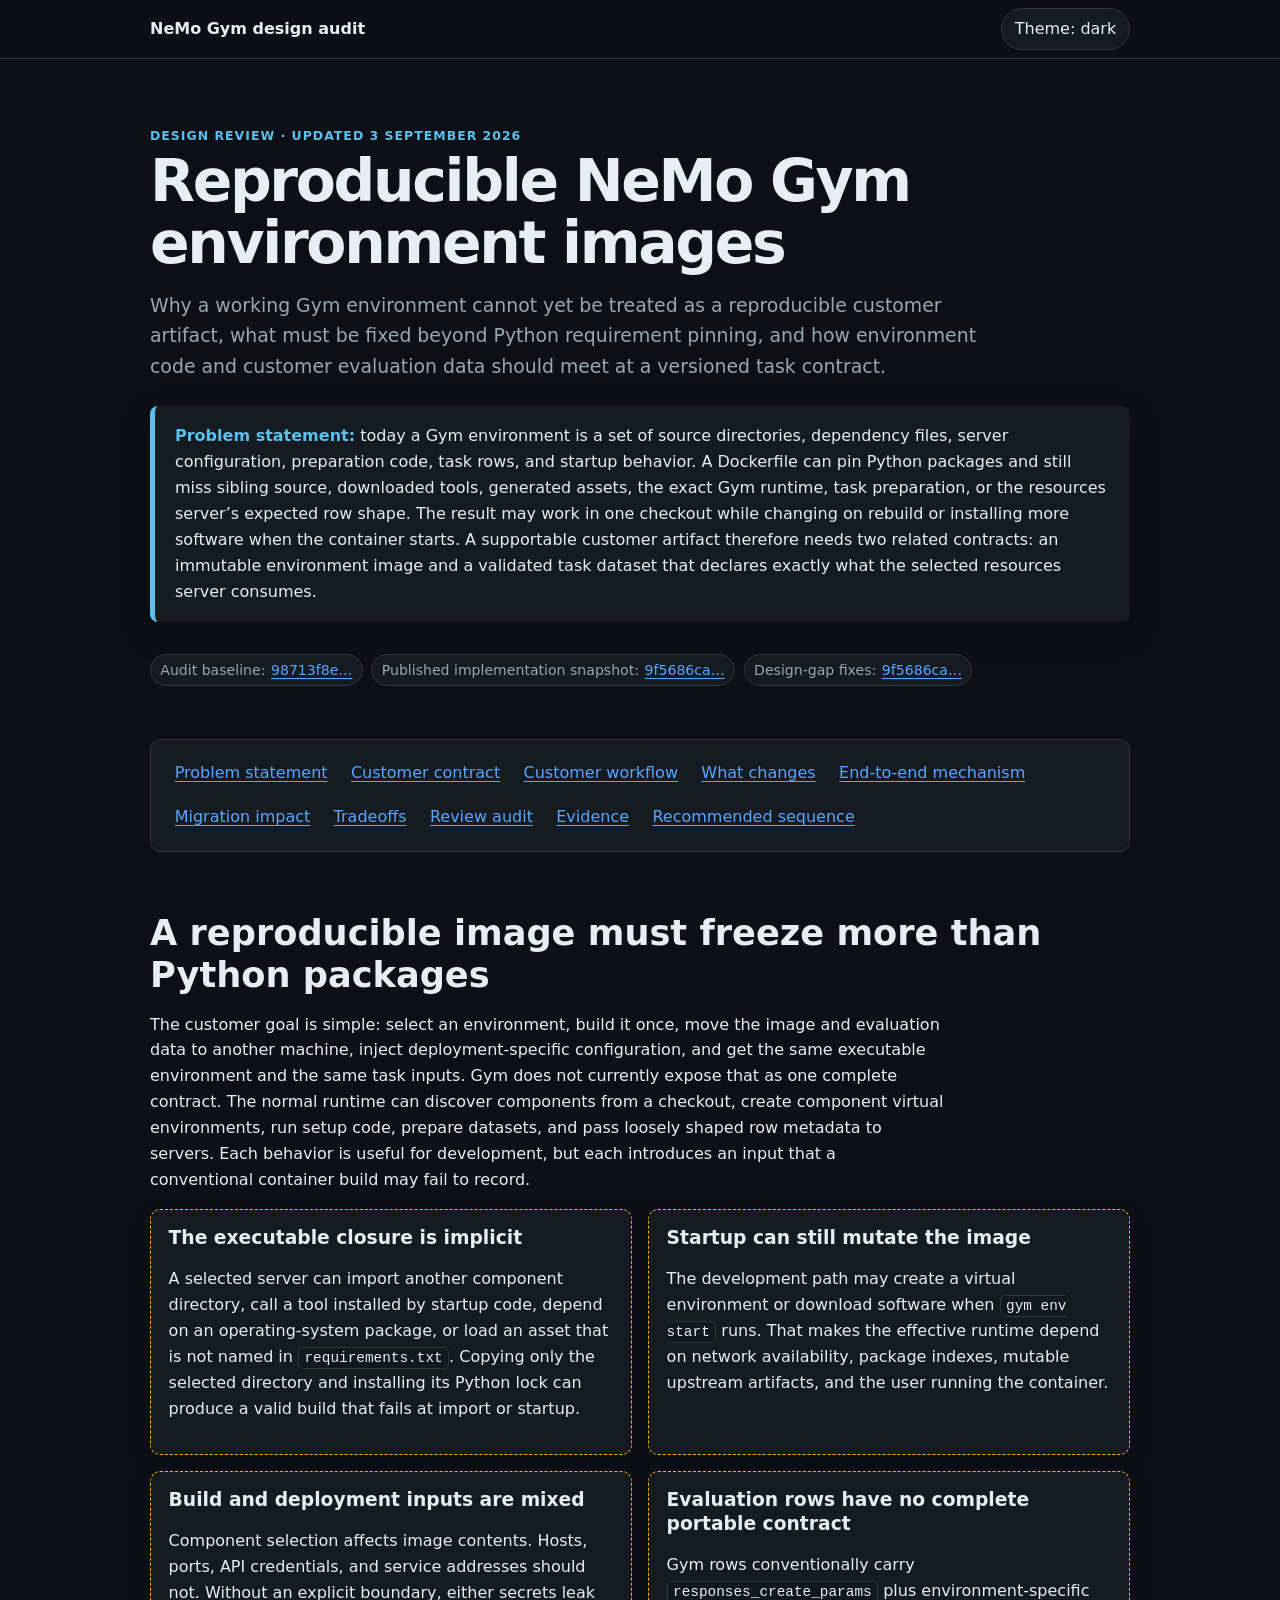
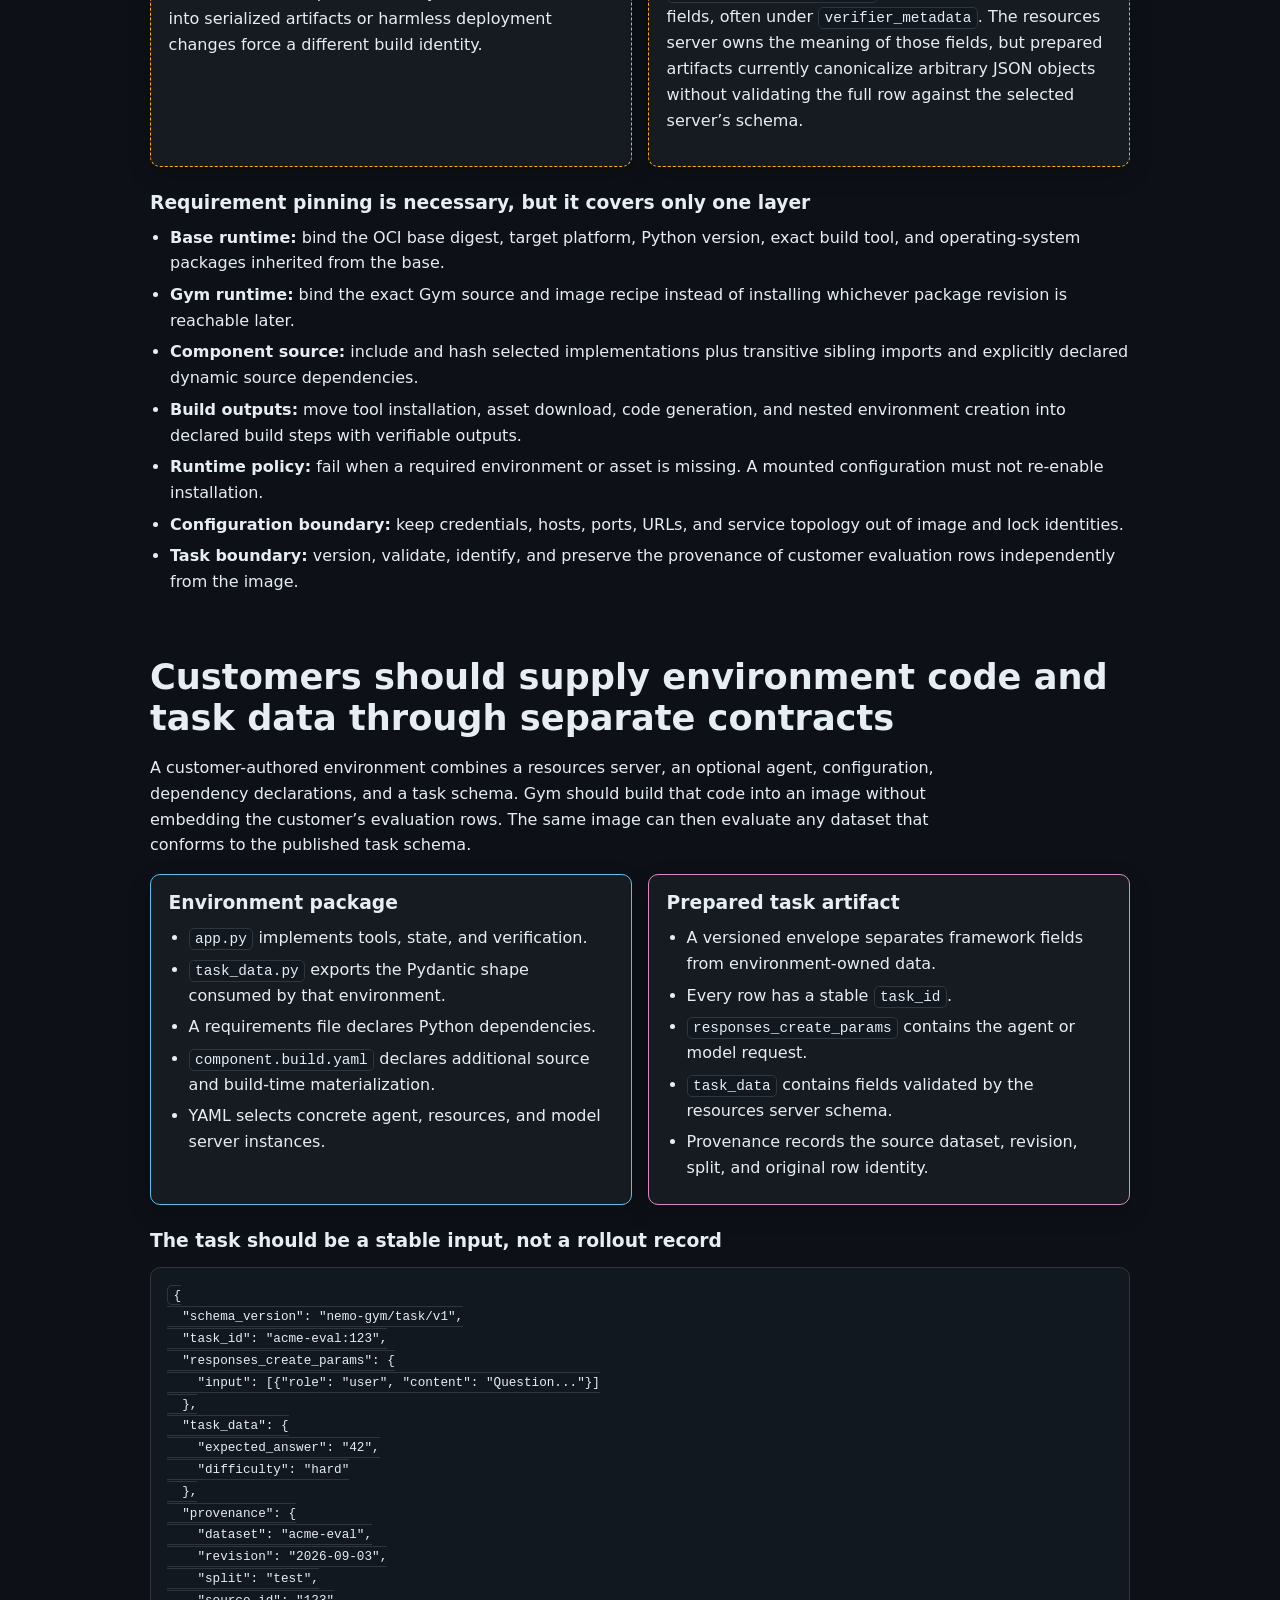
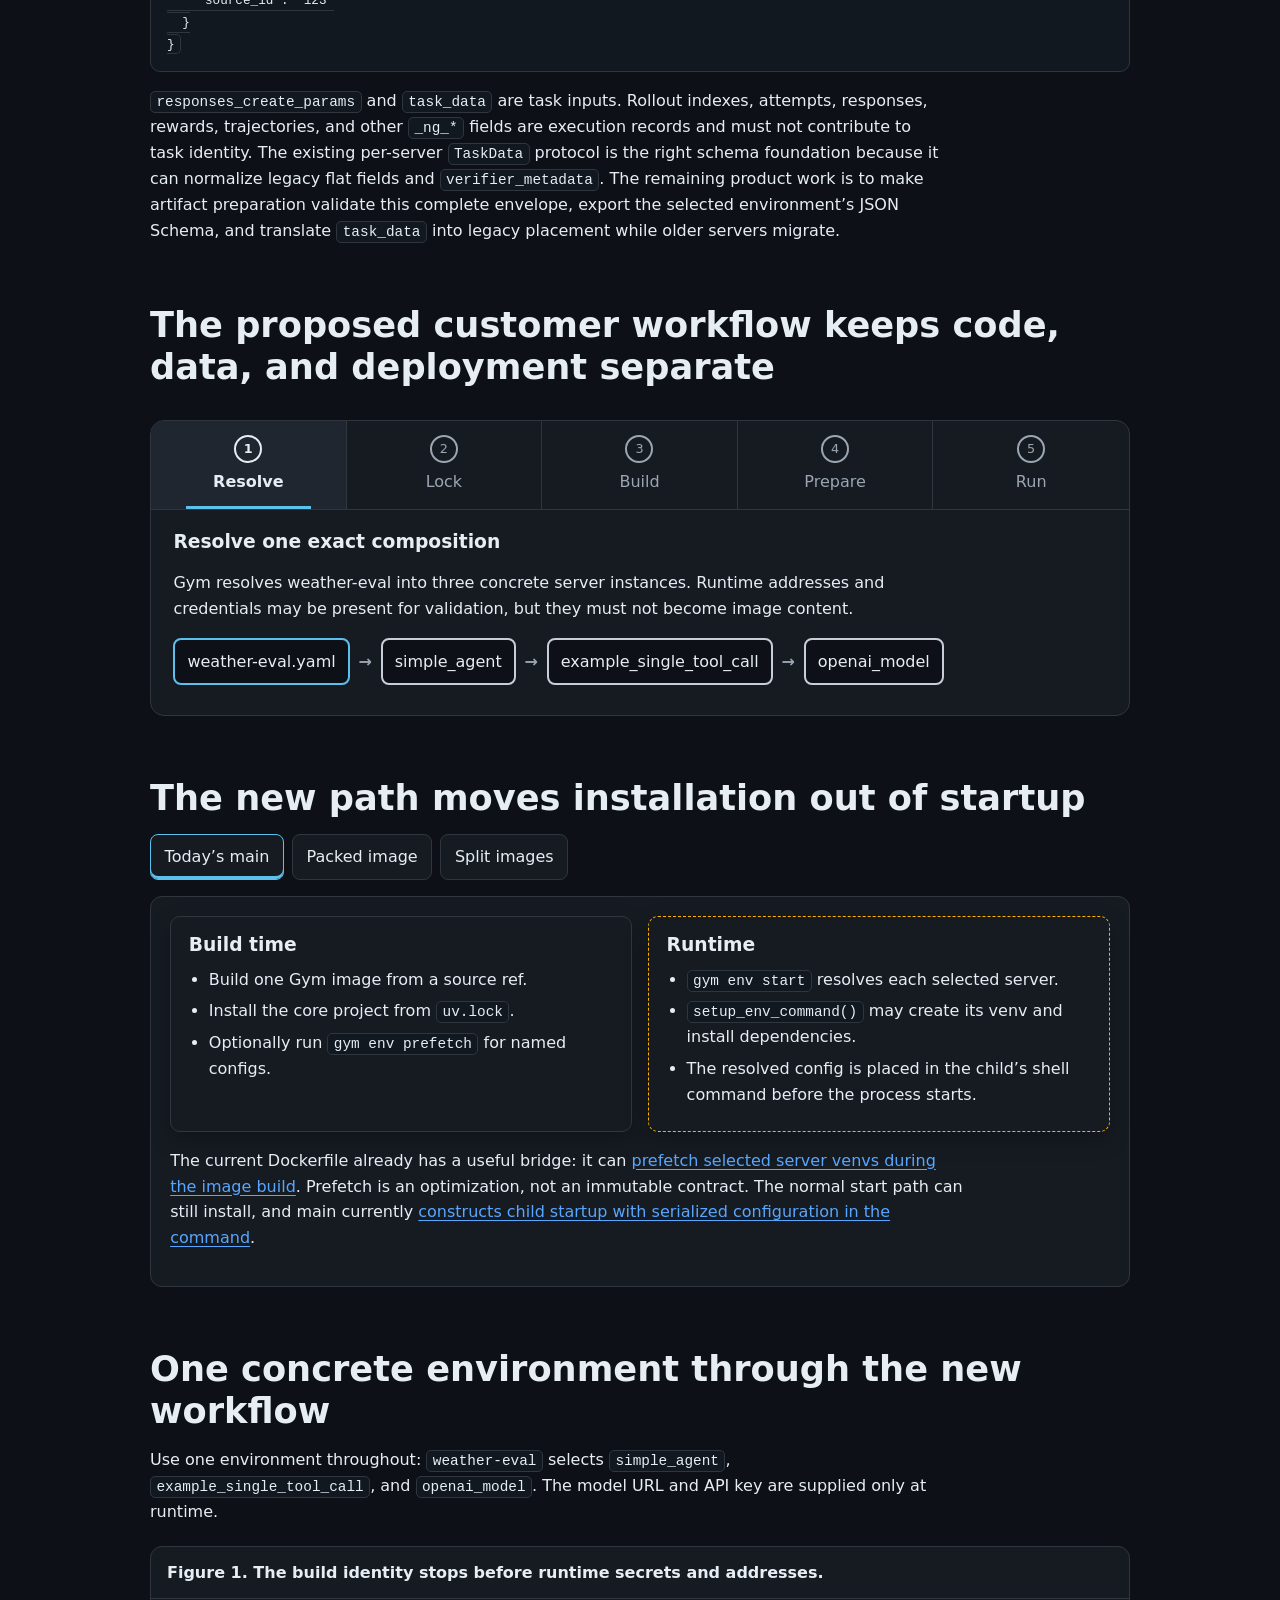
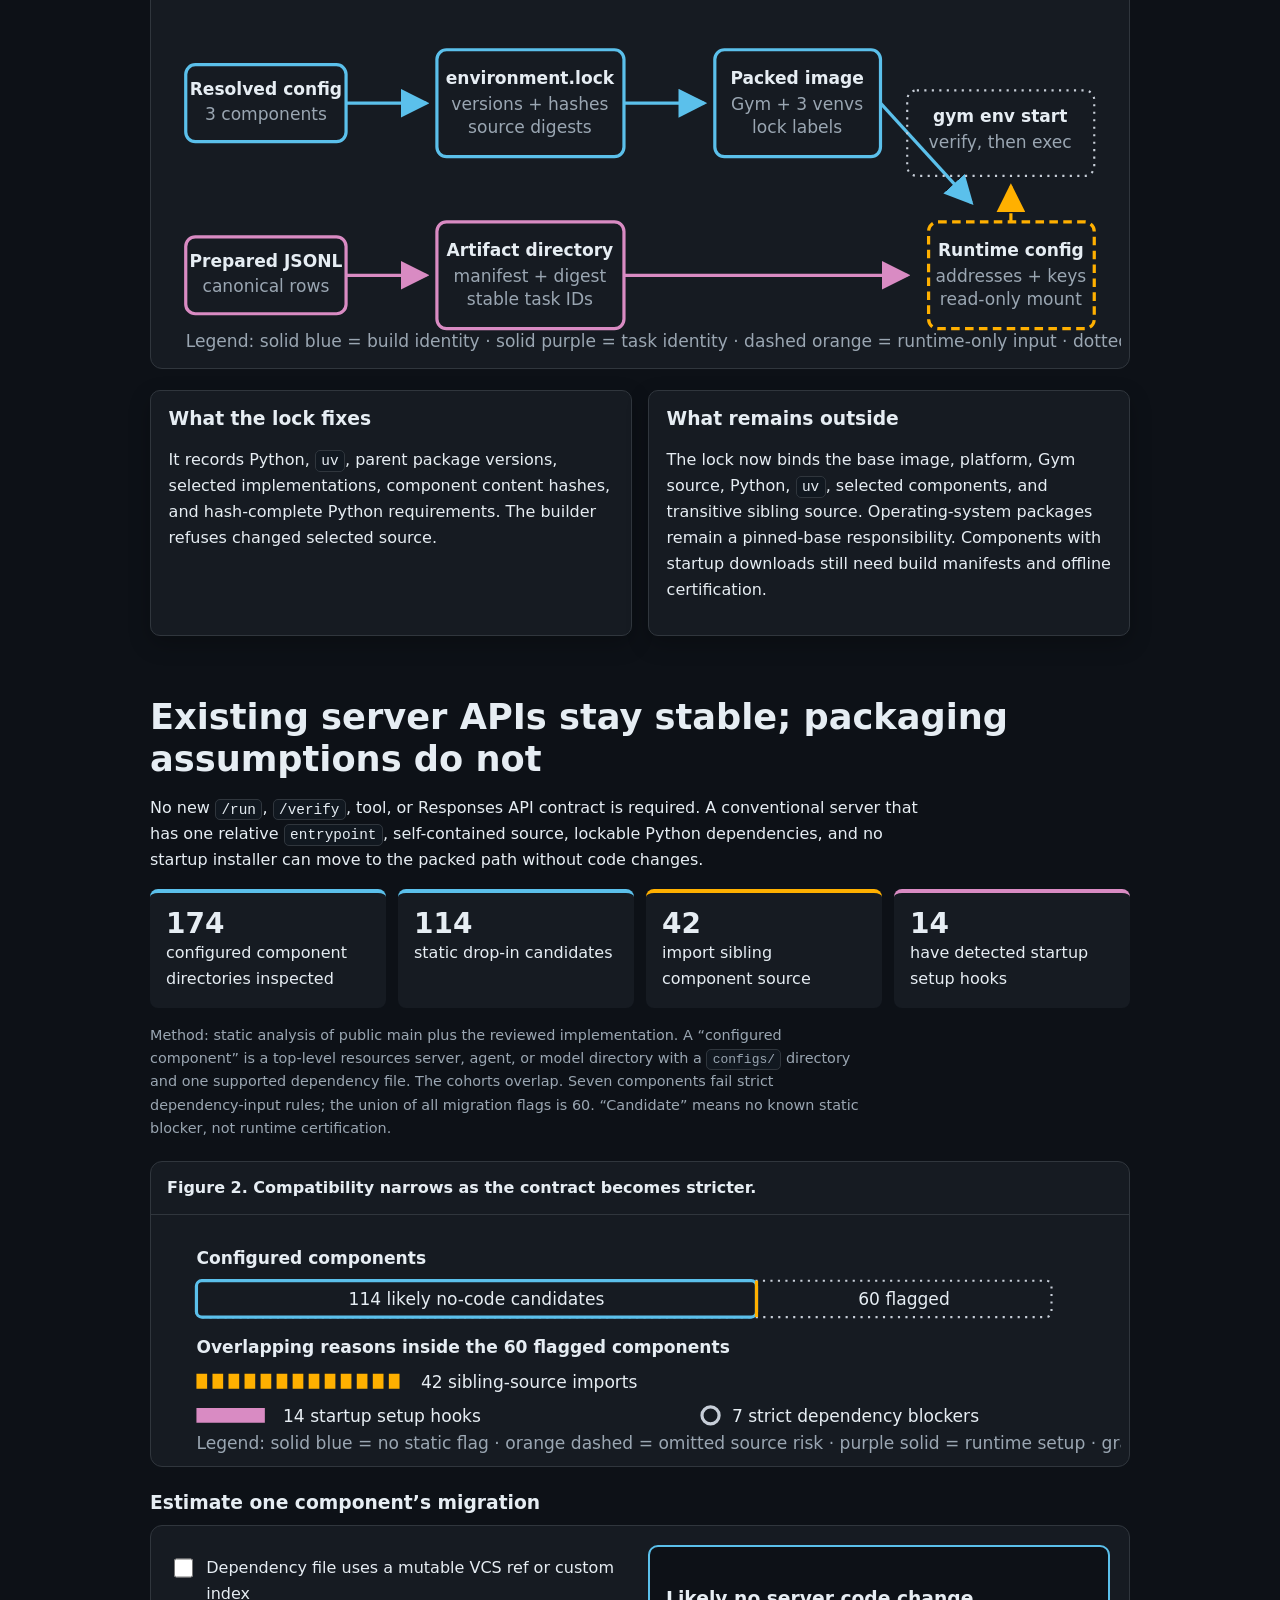
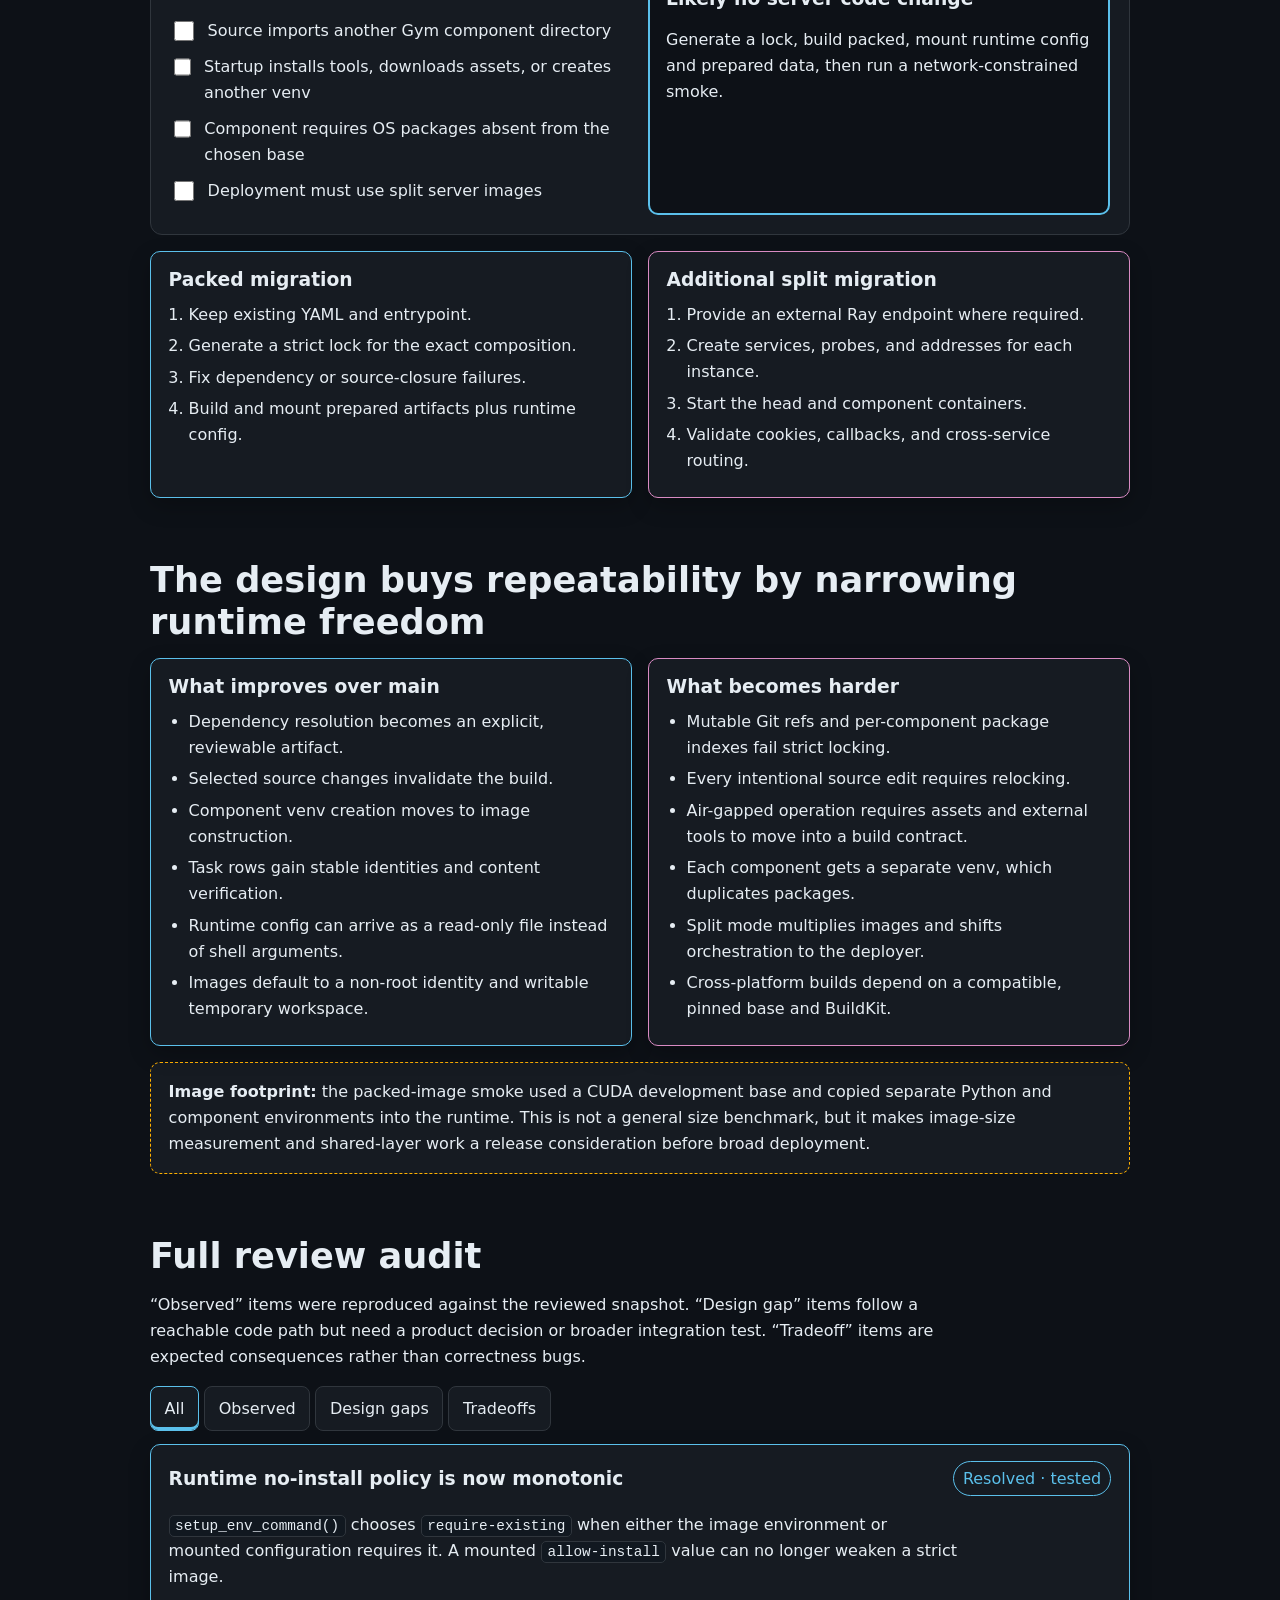
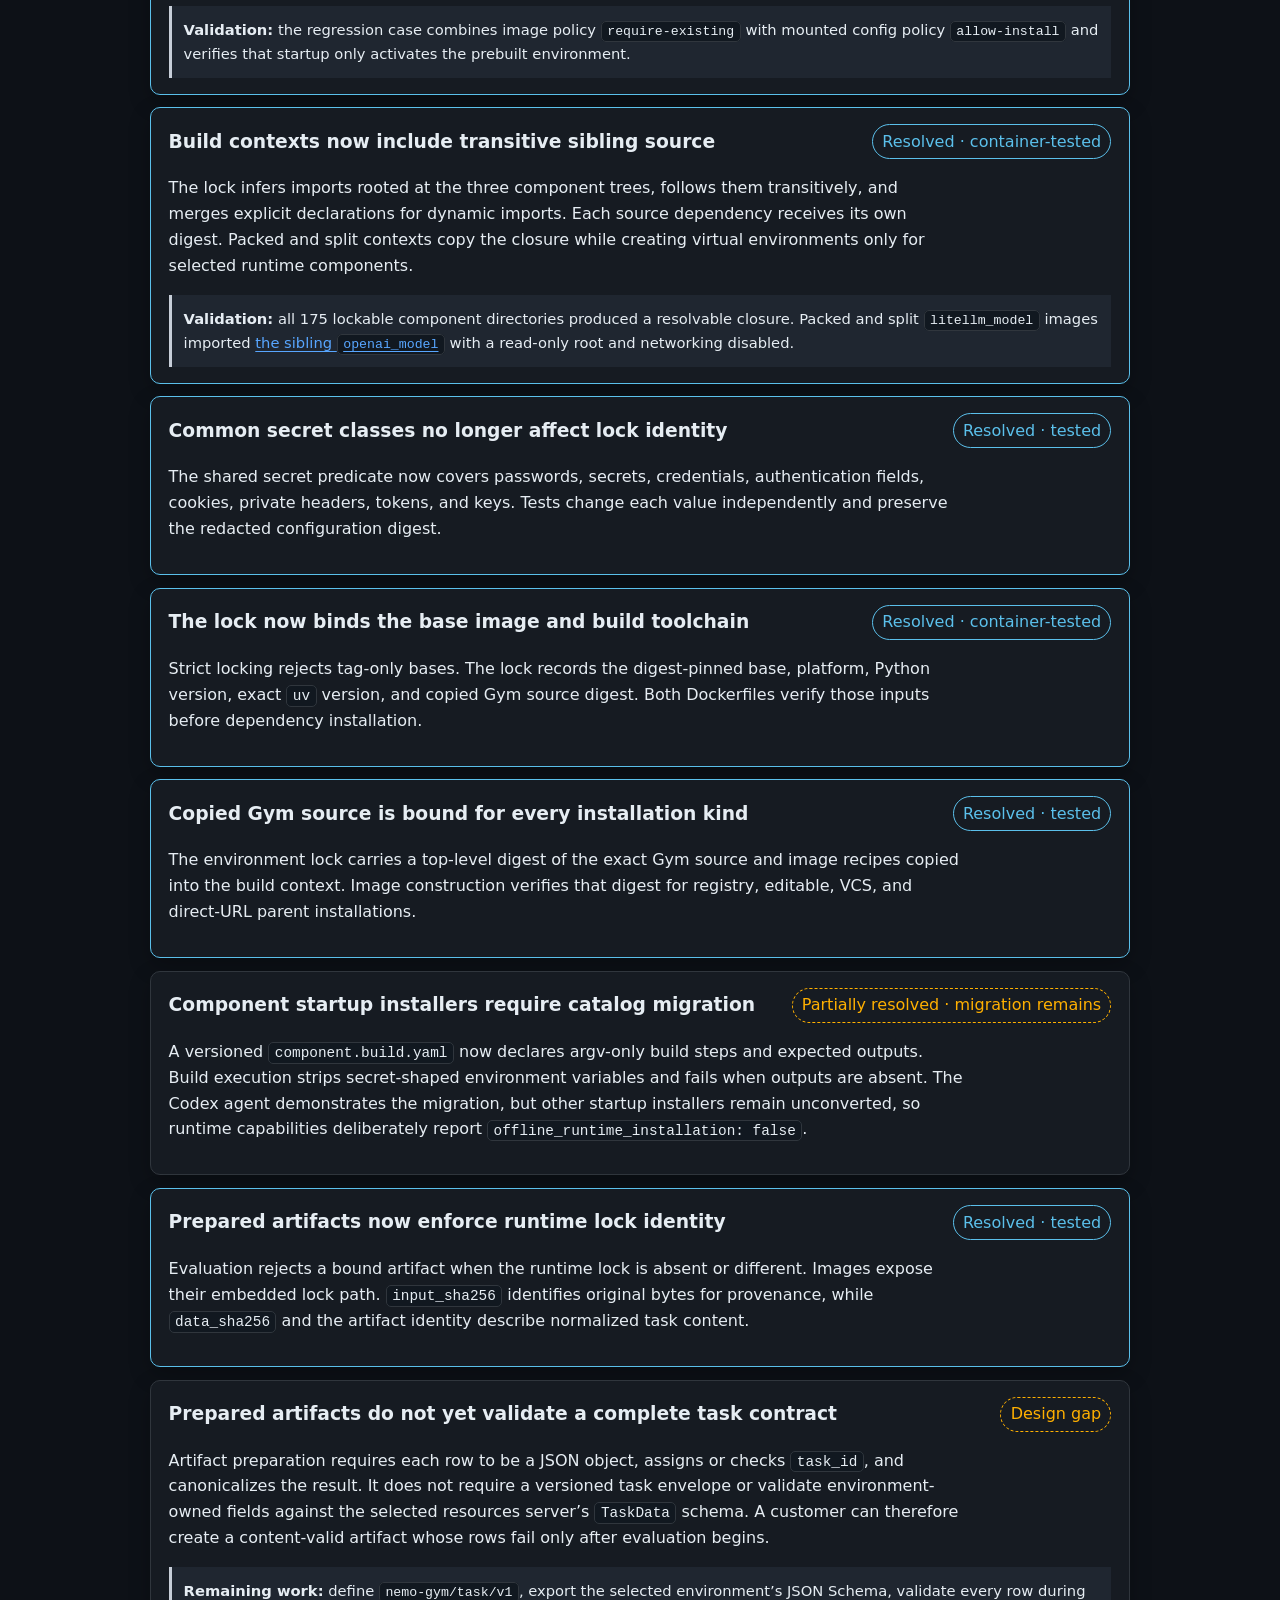
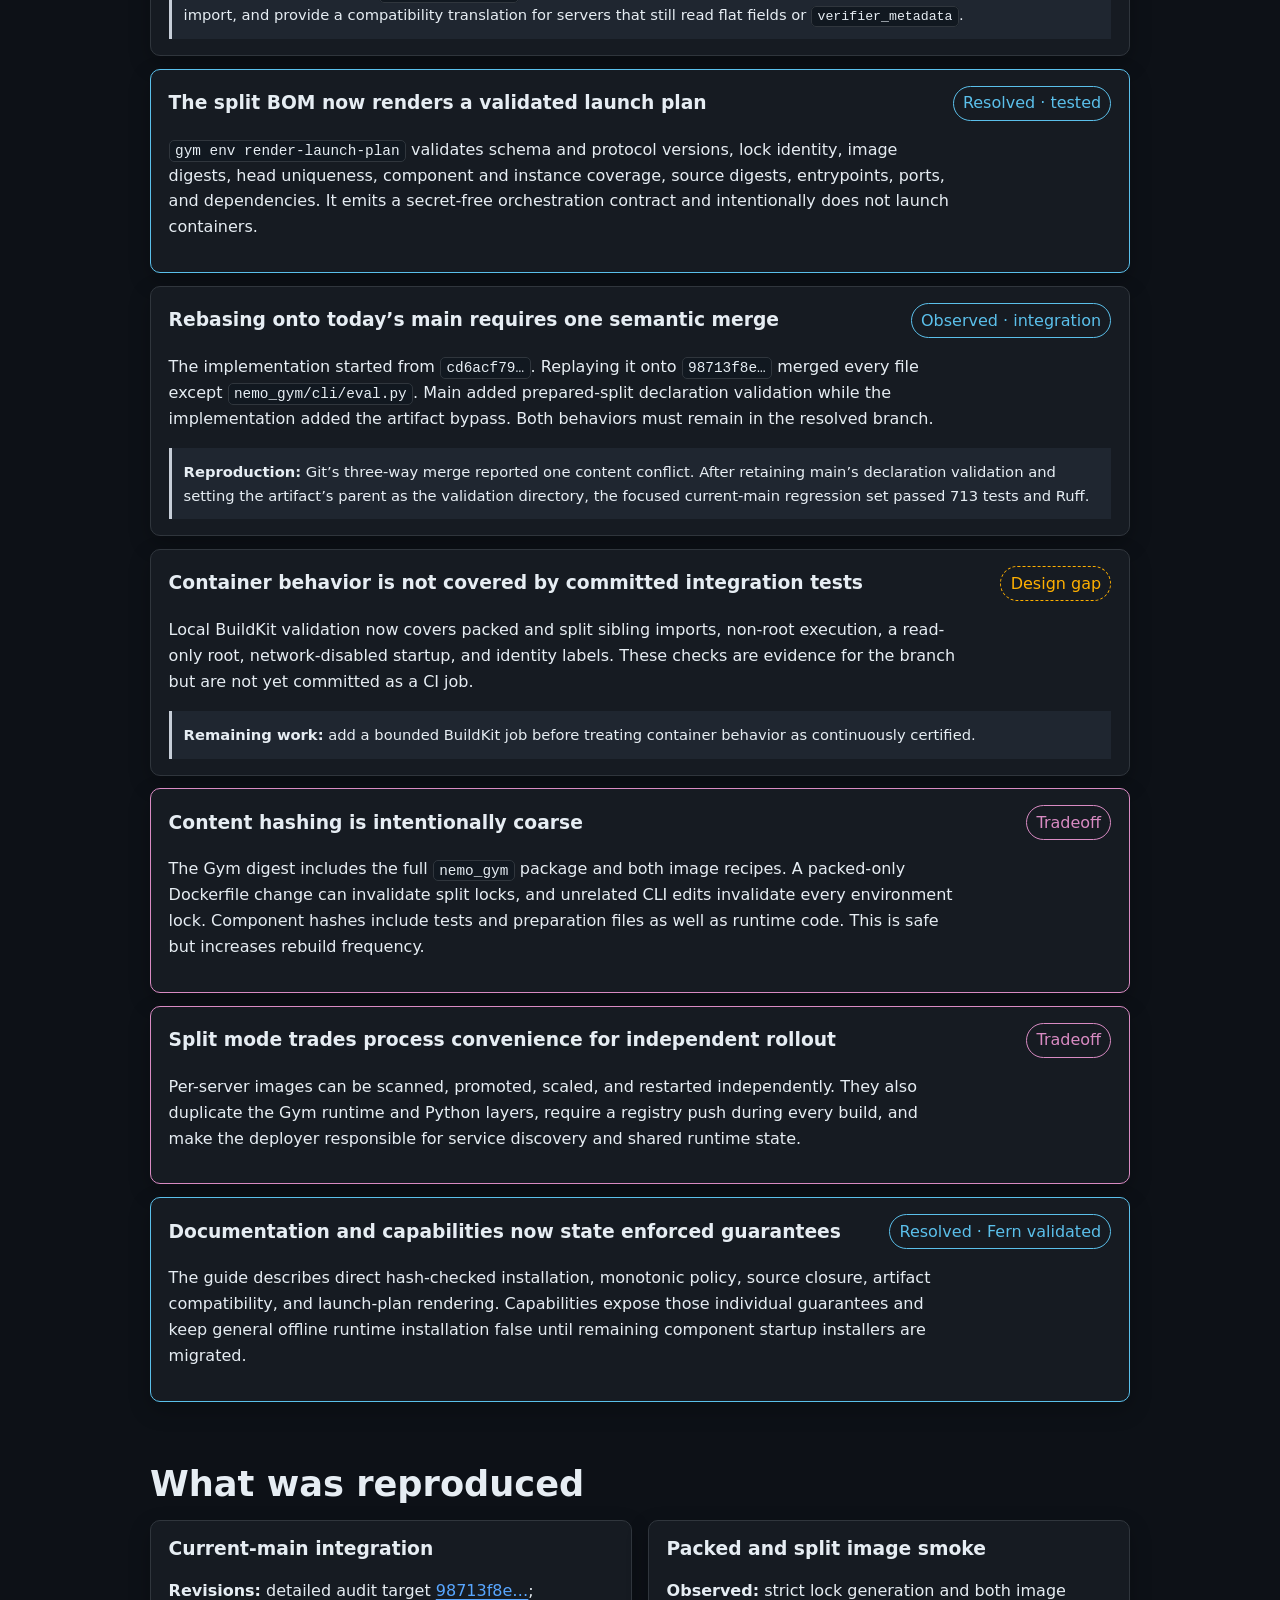
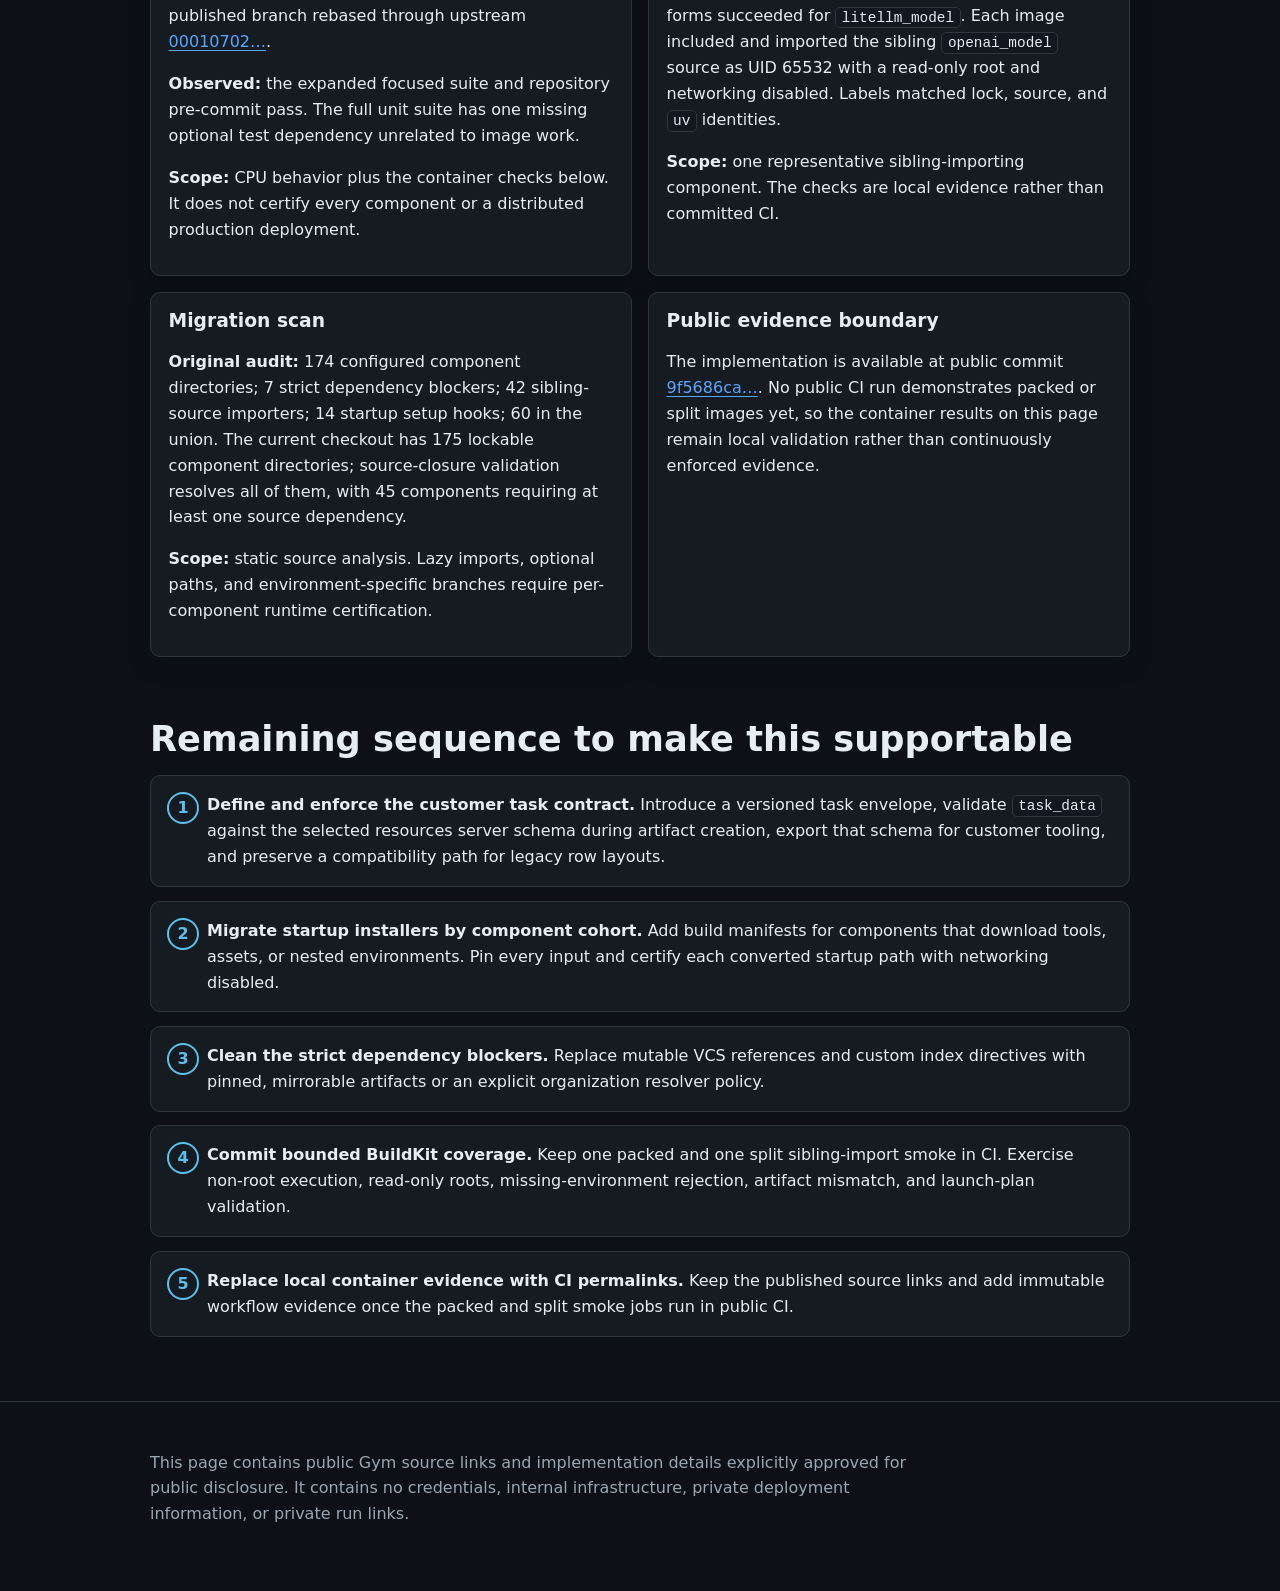
==== commit 7e46591c: "docs: clarify reproducible Gym customer contract Signed-off-by: Ananth Subramaniam <ansubramania@nvi" ====
--- a/designs/nemo-gym/reproducible-environment-images/index.html
+++ b/designs/nemo-gym/reproducible-environment-images/index.html
@@ -284,31 +284,23 @@
 
   <main class="wrap" id="top">
     <section class="hero">
-      <div class="eyebrow">Design review · 2 September 2026</div>
+      <div class="eyebrow">Design review · updated 3 September 2026</div>
       <h1>Reproducible NeMo Gym environment images</h1>
-      <p class="lede">How a resolved Gym environment becomes a lock, a packed or split image, immutable task data, and a runtime deployment—and what must change before existing servers can rely on that contract.</p>
+      <p class="lede">Why a working Gym environment cannot yet be treated as a reproducible customer artifact, what must be fixed beyond Python requirement pinning, and how environment code and customer evaluation data should meet at a versioned task contract.</p>
       <div class="answer">
-        <strong>Short answer:</strong> the lock-first design is the right boundary for platform builds, and existing server entrypoints do not need a new API. It is not yet a drop-in replacement for today’s main image. The audit reproduced two release blockers: runtime config can downgrade the no-install policy, and selected-only build contexts omit sibling source required by many existing components. Static analysis classifies 114 of 174 configured components as likely no-code candidates; the remaining 60 need dependency cleanup, source-dependency handling, build-time setup, or a combination.
+        <strong>Problem statement:</strong> today a Gym environment is a set of source directories, dependency files, server configuration, preparation code, task rows, and startup behavior. A Dockerfile can pin Python packages and still miss sibling source, downloaded tools, generated assets, the exact Gym runtime, task preparation, or the resources server’s expected row shape. The result may work in one checkout while changing on rebuild or installing more software when the container starts. A supportable customer artifact therefore needs two related contracts: an immutable environment image and a validated task dataset that declares exactly what the selected resources server consumes.
       </div>
       <div class="provenance">
-        <span class="pill">Today’s main: <a href="https://github.com/NVIDIA-NeMo/Gym/tree/98713f8e9cbdbcc1db568fc6ab0dfc938d30afe5">98713f8e…</a></span>
-        <span class="pill">Implementation base: <a href="https://github.com/NVIDIA-NeMo/Gym/tree/cd6acf792c3fe5b6289b383eb9b9fb343a281c17">cd6acf79…</a></span>
-        <span class="pill">Implementation: approved local review snapshot; public source link pending</span>
-      </div>
-
-      <div class="workflow" aria-label="Interactive build and runtime workflow">
-        <div class="steps" role="tablist">
-          <button class="step active" type="button" data-step="0" role="tab"><span class="step-num">1</span>Resolve</button>
-          <button class="step" type="button" data-step="1" role="tab"><span class="step-num">2</span>Lock</button>
-          <button class="step" type="button" data-step="2" role="tab"><span class="step-num">3</span>Build</button>
-          <button class="step" type="button" data-step="3" role="tab"><span class="step-num">4</span>Prepare</button>
-          <button class="step" type="button" data-step="4" role="tab"><span class="step-num">5</span>Run</button>
-        </div>
-        <div class="step-detail" id="step-detail" role="tabpanel"></div>
+        <span class="pill">Audit baseline: <a href="https://github.com/NVIDIA-NeMo/Gym/tree/98713f8e9cbdbcc1db568fc6ab0dfc938d30afe5">98713f8e…</a></span>
+        <span class="pill">Published implementation snapshot: <a href="https://github.com/ananthsub/Gym/tree/9f5686cad1d4cef43fddb08dc7d7360d2b760107">9f5686ca…</a></span>
+        <span class="pill">Design-gap fixes: <a href="https://github.com/ananthsub/Gym/commit/9f5686cad1d4cef43fddb08dc7d7360d2b760107">9f5686ca…</a></span>
       </div>
     </section>
 
     <nav class="toc" aria-label="Page sections">
+      <a href="#problem">Problem statement</a>
+      <a href="#customer-contract">Customer contract</a>
+      <a href="#workflow">Customer workflow</a>
       <a href="#change">What changes</a>
       <a href="#mechanism">End-to-end mechanism</a>
       <a href="#migration">Migration impact</a>
@@ -317,6 +309,101 @@
       <a href="#evidence">Evidence</a>
       <a href="#recommendations">Recommended sequence</a>
     </nav>
+
+    <section id="problem">
+      <h2>A reproducible image must freeze more than Python packages</h2>
+      <p>The customer goal is simple: select an environment, build it once, move the image and evaluation data to another machine, inject deployment-specific configuration, and get the same executable environment and the same task inputs. Gym does not currently expose that as one complete contract. The normal runtime can discover components from a checkout, create component virtual environments, run setup code, prepare datasets, and pass loosely shaped row metadata to servers. Each behavior is useful for development, but each introduces an input that a conventional container build may fail to record.</p>
+      <div class="compare-grid">
+        <div class="card problem">
+          <h3>The executable closure is implicit</h3>
+          <p>A selected server can import another component directory, call a tool installed by startup code, depend on an operating-system package, or load an asset that is not named in <code>requirements.txt</code>. Copying only the selected directory and installing its Python lock can produce a valid build that fails at import or startup.</p>
+        </div>
+        <div class="card problem">
+          <h3>Startup can still mutate the image</h3>
+          <p>The development path may create a virtual environment or download software when <code>gym env start</code> runs. That makes the effective runtime depend on network availability, package indexes, mutable upstream artifacts, and the user running the container.</p>
+        </div>
+        <div class="card problem">
+          <h3>Build and deployment inputs are mixed</h3>
+          <p>Component selection affects image contents. Hosts, ports, API credentials, and service addresses should not. Without an explicit boundary, either secrets leak into serialized artifacts or harmless deployment changes force a different build identity.</p>
+        </div>
+        <div class="card problem">
+          <h3>Evaluation rows have no complete portable contract</h3>
+          <p>Gym rows conventionally carry <code>responses_create_params</code> plus environment-specific fields, often under <code>verifier_metadata</code>. The resources server owns the meaning of those fields, but prepared artifacts currently canonicalize arbitrary JSON objects without validating the full row against the selected server’s schema.</p>
+        </div>
+      </div>
+
+      <h3>Requirement pinning is necessary, but it covers only one layer</h3>
+      <ul class="compact">
+        <li><strong>Base runtime:</strong> bind the OCI base digest, target platform, Python version, exact build tool, and operating-system packages inherited from the base.</li>
+        <li><strong>Gym runtime:</strong> bind the exact Gym source and image recipe instead of installing whichever package revision is reachable later.</li>
+        <li><strong>Component source:</strong> include and hash selected implementations plus transitive sibling imports and explicitly declared dynamic source dependencies.</li>
+        <li><strong>Build outputs:</strong> move tool installation, asset download, code generation, and nested environment creation into declared build steps with verifiable outputs.</li>
+        <li><strong>Runtime policy:</strong> fail when a required environment or asset is missing. A mounted configuration must not re-enable installation.</li>
+        <li><strong>Configuration boundary:</strong> keep credentials, hosts, ports, URLs, and service topology out of image and lock identities.</li>
+        <li><strong>Task boundary:</strong> version, validate, identify, and preserve the provenance of customer evaluation rows independently from the image.</li>
+      </ul>
+    </section>
+
+    <section id="customer-contract">
+      <h2>Customers should supply environment code and task data through separate contracts</h2>
+      <p>A customer-authored environment combines a resources server, an optional agent, configuration, dependency declarations, and a task schema. Gym should build that code into an image without embedding the customer’s evaluation rows. The same image can then evaluate any dataset that conforms to the published task schema.</p>
+      <div class="compare-grid">
+        <div class="card ok">
+          <h3>Environment package</h3>
+          <ul class="compact">
+            <li><code>app.py</code> implements tools, state, and verification.</li>
+            <li><code>task_data.py</code> exports the Pydantic shape consumed by that environment.</li>
+            <li>A requirements file declares Python dependencies.</li>
+            <li><code>component.build.yaml</code> declares additional source and build-time materialization.</li>
+            <li>YAML selects concrete agent, resources, and model server instances.</li>
+          </ul>
+        </div>
+        <div class="card alt">
+          <h3>Prepared task artifact</h3>
+          <ul class="compact">
+            <li>A versioned envelope separates framework fields from environment-owned data.</li>
+            <li>Every row has a stable <code>task_id</code>.</li>
+            <li><code>responses_create_params</code> contains the agent or model request.</li>
+            <li><code>task_data</code> contains fields validated by the resources server schema.</li>
+            <li>Provenance records the source dataset, revision, split, and original row identity.</li>
+          </ul>
+        </div>
+      </div>
+
+      <h3>The task should be a stable input, not a rollout record</h3>
+      <pre aria-label="Proposed versioned task envelope"><code>{
+  "schema_version": "nemo-gym/task/v1",
+  "task_id": "acme-eval:123",
+  "responses_create_params": {
+    "input": [{"role": "user", "content": "Question..."}]
+  },
+  "task_data": {
+    "expected_answer": "42",
+    "difficulty": "hard"
+  },
+  "provenance": {
+    "dataset": "acme-eval",
+    "revision": "2026-09-03",
+    "split": "test",
+    "source_id": "123"
+  }
+}</code></pre>
+      <p><code>responses_create_params</code> and <code>task_data</code> are task inputs. Rollout indexes, attempts, responses, rewards, trajectories, and other <code>_ng_*</code> fields are execution records and must not contribute to task identity. The existing per-server <code>TaskData</code> protocol is the right schema foundation because it can normalize legacy flat fields and <code>verifier_metadata</code>. The remaining product work is to make artifact preparation validate this complete envelope, export the selected environment’s JSON Schema, and translate <code>task_data</code> into legacy placement while older servers migrate.</p>
+    </section>
+
+    <section id="workflow">
+      <h2>The proposed customer workflow keeps code, data, and deployment separate</h2>
+      <div class="workflow" aria-label="Interactive build and runtime workflow">
+        <div class="steps" role="tablist">
+          <button class="step active" type="button" data-step="0" role="tab"><span class="step-num">1</span>Resolve</button>
+          <button class="step" type="button" data-step="1" role="tab"><span class="step-num">2</span>Lock</button>
+          <button class="step" type="button" data-step="2" role="tab"><span class="step-num">3</span>Build</button>
+          <button class="step" type="button" data-step="3" role="tab"><span class="step-num">4</span>Prepare</button>
+          <button class="step" type="button" data-step="4" role="tab"><span class="step-num">5</span>Run</button>
+        </div>
+        <div class="step-detail" id="step-detail" role="tabpanel"></div>
+      </div>
+    </section>
 
     <section id="change">
       <h2>The new path moves installation out of startup</h2>
@@ -447,7 +534,7 @@
         </div>
         <div class="card">
           <h3>What remains outside</h3>
-          <p>The base image identity, operating-system packages, sibling source dependencies, component startup downloads, deployment topology, and secret-bearing runtime configuration need separate contracts.</p>
+          <p>The lock now binds the base image, platform, Gym source, Python, <code>uv</code>, selected components, and transitive sibling source. Operating-system packages remain a pinned-base responsibility. Components with startup downloads still need build manifests and offline certification.</p>
         </div>
       </div>
     </section>
@@ -546,7 +633,7 @@
         </div>
       </div>
       <div class="callout" style="margin-top:1rem">
-        <strong>Measured footprint:</strong> the reviewed one-environment lock was 864,312 bytes. A local packed-image smoke using a CUDA development base produced a 23,977,897,062-byte image; the copied Python and Gym/component environments contributed about 4.17 GB of additional layers. This is one build, not a general benchmark, but it makes image-size and shared-layer work a release consideration.
+        <strong>Image footprint:</strong> the packed-image smoke used a CUDA development base and copied separate Python and component environments into the runtime. This is not a general size benchmark, but it makes image-size measurement and shared-layer work a release consideration before broad deployment.
       </div>
     </section>
 
@@ -560,52 +647,52 @@
         <button type="button" data-filter="tradeoff">Tradeoffs</button>
       </div>
 
-      <article class="card problem finding" data-kind="observed">
-        <div class="finding-head"><h3>Runtime config can turn installation back on</h3><span class="badge blocker">Observed · release blocker</span></div>
-        <p><code>setup_env_command()</code> reads <code>runtime_install_policy</code> from resolved config before consulting <code>NEMO_GYM_RUNTIME_INSTALL_POLICY</code>. A mounted config containing <code>allow-install</code> therefore overrides the packed image’s <code>require-existing</code> environment setting.</p>
-        <div class="evidence-box"><strong>Reproduction:</strong> image policy <code>require-existing</code> + mounted config policy <code>allow-install</code> returned a command containing <code>uv venv</code>. Source: <code>nemo_gym/cli/setup_command.py:235-253</code> in the review snapshot.</div>
-      </article>
-
-      <article class="card problem finding" data-kind="observed">
-        <div class="finding-head"><h3>Selected-only build contexts omit required sibling source</h3><span class="badge blocker">Observed · release blocker</span></div>
-        <p>The context copier includes only implementations selected by the environment lock. Existing components frequently reuse sibling implementation code. For example, <a href="https://github.com/NVIDIA-NeMo/Gym/blob/98713f8e9cbdbcc1db568fc6ab0dfc938d30afe5/responses_api_models/litellm_model/app.py#L31">litellm_model imports openai_model</a>. A lock selecting only <code>litellm_model</code> copies its directory but omits <code>openai_model</code>. The same issue affects packed and split images.</p>
-        <div class="evidence-box"><strong>Reproduction:</strong> a generated representative context reported <code>selected_present=True</code> and <code>required_sibling_present=False</code>. Static import analysis found 42 configured components with cross-component source imports. Source: <code>nemo_gym/environment/image.py:181-194</code> in the review snapshot.</div>
-      </article>
-
-      <article class="card problem finding" data-kind="observed">
-        <div class="finding-head"><h3>Common secret names still affect lock identity</h3><span class="badge blocker">Observed · security contract</span></div>
-        <p>Lock redaction delegates key detection to the existing predicate, which matches <code>token</code>, <code>key</code>, and <code>header</code>. Plain values under <code>password</code>, <code>client_secret</code>, or <code>credential</code> are not masked. The lock does not print those values, but its identity changes with them, contradicting the claim that secrets are excluded from lock identity.</p>
-        <div class="evidence-box"><strong>Reproduction:</strong> changing <code>api_key</code>, <code>token</code>, or <code>header</code> preserved the digest; changing <code>password</code>, <code>client_secret</code>, or <code>credential</code> changed it. Source: <code>nemo_gym/environment/lock.py:145-173</code> and <a href="https://github.com/NVIDIA-NeMo/Gym/blob/98713f8e9cbdbcc1db568fc6ab0dfc938d30afe5/nemo_gym/secret_utils.py#L24-L26">the public secret-key predicate</a>.</div>
+      <article class="card ok finding" data-kind="observed">
+        <div class="finding-head"><h3>Runtime no-install policy is now monotonic</h3><span class="badge evidence">Resolved · tested</span></div>
+        <p><code>setup_env_command()</code> chooses <code>require-existing</code> when either the image environment or mounted configuration requires it. A mounted <code>allow-install</code> value can no longer weaken a strict image.</p>
+        <div class="evidence-box"><strong>Validation:</strong> the regression case combines image policy <code>require-existing</code> with mounted config policy <code>allow-install</code> and verifies that startup only activates the prebuilt environment.</div>
+      </article>
+
+      <article class="card ok finding" data-kind="observed">
+        <div class="finding-head"><h3>Build contexts now include transitive sibling source</h3><span class="badge evidence">Resolved · container-tested</span></div>
+        <p>The lock infers imports rooted at the three component trees, follows them transitively, and merges explicit declarations for dynamic imports. Each source dependency receives its own digest. Packed and split contexts copy the closure while creating virtual environments only for selected runtime components.</p>
+        <div class="evidence-box"><strong>Validation:</strong> all 175 lockable component directories produced a resolvable closure. Packed and split <code>litellm_model</code> images imported <a href="https://github.com/NVIDIA-NeMo/Gym/blob/98713f8e9cbdbcc1db568fc6ab0dfc938d30afe5/responses_api_models/litellm_model/app.py#L31">the sibling <code>openai_model</code></a> with a read-only root and networking disabled.</div>
+      </article>
+
+      <article class="card ok finding" data-kind="observed">
+        <div class="finding-head"><h3>Common secret classes no longer affect lock identity</h3><span class="badge evidence">Resolved · tested</span></div>
+        <p>The shared secret predicate now covers passwords, secrets, credentials, authentication fields, cookies, private headers, tokens, and keys. Tests change each value independently and preserve the redacted configuration digest.</p>
+      </article>
+
+      <article class="card ok finding" data-kind="observed">
+        <div class="finding-head"><h3>The lock now binds the base image and build toolchain</h3><span class="badge evidence">Resolved · container-tested</span></div>
+        <p>Strict locking rejects tag-only bases. The lock records the digest-pinned base, platform, Python version, exact <code>uv</code> version, and copied Gym source digest. Both Dockerfiles verify those inputs before dependency installation.</p>
+      </article>
+
+      <article class="card ok finding" data-kind="observed">
+        <div class="finding-head"><h3>Copied Gym source is bound for every installation kind</h3><span class="badge evidence">Resolved · tested</span></div>
+        <p>The environment lock carries a top-level digest of the exact Gym source and image recipes copied into the build context. Image construction verifies that digest for registry, editable, VCS, and direct-URL parent installations.</p>
       </article>
 
       <article class="card finding" data-kind="gap">
-        <div class="finding-head"><h3>The base image is an input but not part of the lock</h3><span class="badge blocker">Design gap</span></div>
-        <p>Strict mode accepts a mutable base tag. The lock identity and labels remain unchanged when that tag resolves to different bytes. The documentation recommends a digest, but the builder does not require one or record the resolved base digest.</p>
-        <div class="evidence-box"><strong>Resolution:</strong> add the OCI base digest and platform to the environment lock, reject tag-only bases in strict mode, and carry the digest into the composition BOM and image labels. Source: <code>nemo_gym/environment/image.py:250-281</code> in the review snapshot.</div>
+        <div class="finding-head"><h3>Component startup installers require catalog migration</h3><span class="badge blocker">Partially resolved · migration remains</span></div>
+        <p>A versioned <code>component.build.yaml</code> now declares argv-only build steps and expected outputs. Build execution strips secret-shaped environment variables and fails when outputs are absent. The Codex agent demonstrates the migration, but other startup installers remain unconverted, so runtime capabilities deliberately report <code>offline_runtime_installation: false</code>.</p>
+      </article>
+
+      <article class="card ok finding" data-kind="observed">
+        <div class="finding-head"><h3>Prepared artifacts now enforce runtime lock identity</h3><span class="badge evidence">Resolved · tested</span></div>
+        <p>Evaluation rejects a bound artifact when the runtime lock is absent or different. Images expose their embedded lock path. <code>input_sha256</code> identifies original bytes for provenance, while <code>data_sha256</code> and the artifact identity describe normalized task content.</p>
       </article>
 
       <article class="card finding" data-kind="gap">
-        <div class="finding-head"><h3>Registry Gym identity does not bind the copied Gym source</h3><span class="badge blocker">Design gap</span></div>
-        <p>Editable installs receive a Gym source digest. Registry installs do not. Image construction still copies <code>source_root/nemo_gym</code> and builds a wheel from it, while verification checks only that the version string matches. A different source tree with the same version can therefore enter the image.</p>
-        <div class="evidence-box"><strong>Resolution:</strong> either build registry locks from a hash-pinned wheel without a source checkout, or always hash the source tree that will be copied. Source: <code>nemo_gym/environment/image.py:137-146</code> and <code>nemo_gym/environment/lock.py:217-275</code> in the review snapshot.</div>
-      </article>
-
-      <article class="card finding" data-kind="gap">
-        <div class="finding-head"><h3>No-install covers Gym venv setup, not component startup setup</h3><span class="badge blocker">Design gap</span></div>
-        <p>The runtime policy gates <code>setup_env_command()</code>. It does not stop an agent or resources server from downloading Node, installing an external tool, creating a nested venv, or fetching assets in <code>model_post_init()</code> or <code>__init__()</code>. Static analysis found 14 configured components with such startup hooks. The public <a href="https://github.com/NVIDIA-NeMo/Gym/blob/98713f8e9cbdbcc1db568fc6ab0dfc938d30afe5/responses_api_agents/codex_agent/setup_codex.py#L47-L60">Codex setup path downloads a Node distribution</a>.</p>
-        <div class="evidence-box"><strong>Resolution:</strong> define component build hooks and declared assets, execute them in the build stage, and add a strict startup guard or network-disabled smoke for certified components.</div>
-      </article>
-
-      <article class="card finding" data-kind="gap">
-        <div class="finding-head"><h3>Prepared-artifact provenance is recorded but not enforced</h3><span class="badge blocker">Design gap</span></div>
-        <p>The manifest may carry an environment-lock identity. Runtime loading verifies the artifact’s own digest, row count, canonical encoding, and split, but does not compare that identity with the running image’s lock. The <code>source_sha256</code> field also duplicates the canonical output data hash rather than preserving the input file’s byte identity.</p>
-        <div class="evidence-box"><strong>Resolution:</strong> compare non-null artifact lock identity with the mounted or embedded environment lock before server startup, and clarify whether source identity means original bytes or normalized task content. Source: <code>nemo_gym/environment/artifact.py:102-174</code> and <code>nemo_gym/cli/eval.py:415-425</code> in the review snapshot.</div>
-      </article>
-
-      <article class="card finding" data-kind="gap">
-        <div class="finding-head"><h3>The split BOM has no runtime consumer</h3><span class="badge blocker">Design gap</span></div>
-        <p><code>gym env build-images</code> pushes images and writes a digest-pinned composition BOM. No Gym command parses that BOM to validate labels, materialize services, start containers, or check readiness. Operators must independently reconstruct ports, addresses, Ray connectivity, startup order, and health policy from runtime config.</p>
-        <div class="evidence-box"><strong>Resolution:</strong> keep the BOM deliberately build-only and publish a deployment adapter contract, or add a small validator/renderer that turns BOM + runtime config into an orchestrator-neutral launch plan.</div>
+        <div class="finding-head"><h3>Prepared artifacts do not yet validate a complete task contract</h3><span class="badge blocker">Design gap</span></div>
+        <p>Artifact preparation requires each row to be a JSON object, assigns or checks <code>task_id</code>, and canonicalizes the result. It does not require a versioned task envelope or validate environment-owned fields against the selected resources server’s <code>TaskData</code> schema. A customer can therefore create a content-valid artifact whose rows fail only after evaluation begins.</p>
+        <div class="evidence-box"><strong>Remaining work:</strong> define <code>nemo-gym/task/v1</code>, export the selected environment’s JSON Schema, validate every row during import, and provide a compatibility translation for servers that still read flat fields or <code>verifier_metadata</code>.</div>
+      </article>
+
+      <article class="card ok finding" data-kind="observed">
+        <div class="finding-head"><h3>The split BOM now renders a validated launch plan</h3><span class="badge evidence">Resolved · tested</span></div>
+        <p><code>gym env render-launch-plan</code> validates schema and protocol versions, lock identity, image digests, head uniqueness, component and instance coverage, source digests, entrypoints, ports, and dependencies. It emits a secret-free orchestration contract and intentionally does not launch containers.</p>
       </article>
 
       <article class="card finding" data-kind="observed">
@@ -616,8 +703,8 @@
 
       <article class="card finding" data-kind="gap">
         <div class="finding-head"><h3>Container behavior is not covered by committed integration tests</h3><span class="badge blocker">Design gap</span></div>
-        <p>The unit suite checks lock models, generated commands, source verification, and Dockerfile text. Most image builds are mocked. The local smoke demonstrated a packed image starting as non-root with networking disabled, but CI does not currently replay that path or test a cross-component server.</p>
-        <div class="evidence-box"><strong>Resolution:</strong> add one small BuildKit smoke that builds a packed image, rejects a missing venv, starts with a read-only root, and exercises a declared source dependency. Add a split-image import/start smoke before calling split support generally compatible.</div>
+        <p>Local BuildKit validation now covers packed and split sibling imports, non-root execution, a read-only root, network-disabled startup, and identity labels. These checks are evidence for the branch but are not yet committed as a CI job.</p>
+        <div class="evidence-box"><strong>Remaining work:</strong> add a bounded BuildKit job before treating container behavior as continuously certified.</div>
       </article>
 
       <article class="card alt finding" data-kind="tradeoff">
@@ -630,9 +717,9 @@
         <p>Per-server images can be scanned, promoted, scaled, and restarted independently. They also duplicate the Gym runtime and Python layers, require a registry push during every build, and make the deployer responsible for service discovery and shared runtime state.</p>
       </article>
 
-      <article class="card finding" data-kind="gap">
-        <div class="finding-head"><h3>Documentation overstates two current guarantees</h3><span class="badge blocker">Design gap</span></div>
-        <p>The draft says image construction populates a temporary wheelhouse, but installation now goes directly through <code>uv pip install --require-hashes --no-deps</code>. It also says deployment addresses are excluded from lock identity, while server configuration—including ordinary URL and host fields—feeds the redacted config digest. The capability output reports offline runtime installation even though policy downgrade and component startup hooks remain.</p>
+      <article class="card ok finding" data-kind="observed">
+        <div class="finding-head"><h3>Documentation and capabilities now state enforced guarantees</h3><span class="badge evidence">Resolved · Fern validated</span></div>
+        <p>The guide describes direct hash-checked installation, monotonic policy, source closure, artifact compatibility, and launch-plan rendering. Capabilities expose those individual guarantees and keep general offline runtime installation false until remaining component startup installers are migrated.</p>
       </article>
     </section>
 
@@ -641,38 +728,35 @@
       <div class="compare-grid">
         <div class="card">
           <h3>Current-main integration</h3>
-          <p><strong>Revisions:</strong> base <a href="https://github.com/NVIDIA-NeMo/Gym/tree/cd6acf792c3fe5b6289b383eb9b9fb343a281c17">cd6acf79…</a>, target <a href="https://github.com/NVIDIA-NeMo/Gym/tree/98713f8e9cbdbcc1db568fc6ab0dfc938d30afe5">98713f8e…</a>.</p>
-          <p><strong>Observed:</strong> one semantic merge conflict; 713 focused unit tests passed after resolution; Ruff passed on the changed runtime and environment modules.</p>
-          <p><strong>Scope:</strong> CPU unit behavior. It does not prove every component image or distributed deployment.</p>
+          <p><strong>Revisions:</strong> detailed audit target <a href="https://github.com/NVIDIA-NeMo/Gym/tree/98713f8e9cbdbcc1db568fc6ab0dfc938d30afe5">98713f8e…</a>; published branch rebased through upstream <a href="https://github.com/NVIDIA-NeMo/Gym/tree/000107022f2d092a67bfacbde6af6186bf21c6ce">00010702…</a>.</p>
+          <p><strong>Observed:</strong> the expanded focused suite and repository pre-commit pass. The full unit suite has one missing optional test dependency unrelated to image work.</p>
+          <p><strong>Scope:</strong> CPU behavior plus the container checks below. It does not certify every component or a distributed production deployment.</p>
         </div>
         <div class="card">
-          <h3>Packed image smoke</h3>
-          <p><strong>Observed:</strong> lock generation, packed build, labels, non-root runtime, network-disabled capabilities, and a network-disabled dry start reached Ray and server startup.</p>
-          <p><strong>Scope:</strong> one representative environment on the implementation base. The current-main replay was unit-tested but not rebuilt as a container.</p>
+          <h3>Packed and split image smoke</h3>
+          <p><strong>Observed:</strong> strict lock generation and both image forms succeeded for <code>litellm_model</code>. Each image included and imported the sibling <code>openai_model</code> source as UID 65532 with a read-only root and networking disabled. Labels matched lock, source, and <code>uv</code> identities.</p>
+          <p><strong>Scope:</strong> one representative sibling-importing component. The checks are local evidence rather than committed CI.</p>
         </div>
         <div class="card">
           <h3>Migration scan</h3>
-          <p><strong>Observed:</strong> 174 configured component directories; 7 strict dependency blockers; 42 sibling-source importers; 14 startup setup hooks; 60 in the union.</p>
+          <p><strong>Original audit:</strong> 174 configured component directories; 7 strict dependency blockers; 42 sibling-source importers; 14 startup setup hooks; 60 in the union. The current checkout has 175 lockable component directories; source-closure validation resolves all of them, with 45 components requiring at least one source dependency.</p>
           <p><strong>Scope:</strong> static source analysis. Lazy imports, optional paths, and environment-specific branches require per-component runtime certification.</p>
         </div>
         <div class="card">
-          <h3>Missing public evidence</h3>
-          <p>No public branch or pull request contains the implementation yet, so only today’s main links can be pinned to public source. No public CI run demonstrates packed or split images. The approved implementation details in this page should be replaced with commit permalinks when a branch is published.</p>
+          <h3>Public evidence boundary</h3>
+          <p>The implementation is available at public commit <a href="https://github.com/ananthsub/Gym/tree/9f5686cad1d4cef43fddb08dc7d7360d2b760107">9f5686ca…</a>. No public CI run demonstrates packed or split images yet, so the container results on this page remain local validation rather than continuously enforced evidence.</p>
         </div>
       </div>
     </section>
 
     <section id="recommendations">
-      <h2>Recommended sequence to make this supportable</h2>
+      <h2>Remaining sequence to make this supportable</h2>
       <div class="recommendations">
-        <div class="recommendation"><strong>Make strict policy monotonic.</strong> An image-level <code>require-existing</code> setting must win over runtime config. Add a regression test using a mounted config that requests <code>allow-install</code>.</div>
-        <div class="recommendation"><strong>Define the source closure.</strong> Add explicit component source dependencies, derive them conservatively, or temporarily copy and hash the complete component trees. Test a real sibling-importing model and resources server in packed and split modes.</div>
-        <div class="recommendation"><strong>Bind every build input.</strong> Put the resolved base-image digest in the lock. Hash copied Gym source for registry and editable installs. Verify the build-stage <code>uv</code> version recorded by the lock.</div>
-        <div class="recommendation"><strong>Separate runtime config from build identity.</strong> Define which server fields affect binaries and which are deployment-only. Expand secret-name redaction and prove password, client-secret, credential, headers, tokens, and arbitrary secret URLs do not affect or appear in locks.</div>
-        <div class="recommendation"><strong>Add build hooks and immutable assets.</strong> Give components a declarative way to install external tools, nested environments, and datasets during image construction. Record their digests and certify startup with networking disabled where the environment permits it.</div>
-        <div class="recommendation"><strong>Enforce artifact compatibility.</strong> Compare prepared-artifact provenance with the running lock before servers start, or explicitly document why cross-lock reuse is allowed. Rename or fix <code>source_sha256</code>.</div>
-        <div class="recommendation"><strong>Choose the split ownership boundary.</strong> Either ship an orchestrator-neutral BOM validator/renderer or state that split mode is a low-level build primitive. Document Ray, addressing, health checks, cookie routing, and startup order.</div>
-        <div class="recommendation"><strong>Rebase and certify in layers.</strong> Resolve the one current-main conflict, land secure config handoff and packed mode first, add a BuildKit smoke, then certify component cohorts. Treat split mode as a later milestone after source closure and deployment ownership are explicit.</div>
+        <div class="recommendation"><strong>Define and enforce the customer task contract.</strong> Introduce a versioned task envelope, validate <code>task_data</code> against the selected resources server schema during artifact creation, export that schema for customer tooling, and preserve a compatibility path for legacy row layouts.</div>
+        <div class="recommendation"><strong>Migrate startup installers by component cohort.</strong> Add build manifests for components that download tools, assets, or nested environments. Pin every input and certify each converted startup path with networking disabled.</div>
+        <div class="recommendation"><strong>Clean the strict dependency blockers.</strong> Replace mutable VCS references and custom index directives with pinned, mirrorable artifacts or an explicit organization resolver policy.</div>
+        <div class="recommendation"><strong>Commit bounded BuildKit coverage.</strong> Keep one packed and one split sibling-import smoke in CI. Exercise non-root execution, read-only roots, missing-environment rejection, artifact mismatch, and launch-plan validation.</div>
+        <div class="recommendation"><strong>Replace local container evidence with CI permalinks.</strong> Keep the published source links and add immutable workflow evidence once the packed and split smoke jobs run in public CI.</div>
       </div>
     </section>
   </main>
@@ -692,22 +776,22 @@
       },
       {
         title: "Compile and identify build inputs",
-        text: "gym env lock validates dependency inputs, compiles hash-complete requirements for the target platform, hashes selected source, records tool versions, and writes environment.lock.json.",
+        text: "gym env lock validates dependency inputs, compiles hash-complete requirements, binds the digest-pinned base and build toolchain, computes transitive source closure, and writes environment.lock.json.",
         flow: ["resolved config", "dependency inputs", "source digests", "environment.lock.json"]
       },
       {
         title: "Build a packed image or a set of split images",
-        text: "BuildKit verifies the lock, creates component venvs, installs Gym, applies OCI labels, and switches the runtime to numeric user 65532. Strict mode should make this the last package-installing phase.",
+        text: "BuildKit verifies the lock, creates selected component venvs, runs declared build steps, installs Gym, applies OCI labels, and switches the runtime to numeric user 65532. This is the last Gym-managed package-installing phase.",
         flow: ["lock + source", "BuildKit", "prebuilt venvs", "OCI image digest"]
       },
       {
         title: "Freeze task rows separately",
-        text: "gym eval prepare-artifact canonicalizes prepared JSONL, assigns stable task IDs, computes a content identity, and writes a manifest beside the data. This keeps large task data out of the image.",
-        flow: ["prepared JSONL", "canonical rows", "manifest.json", "artifact digest"]
+        text: "The current command canonicalizes prepared JSONL, assigns stable task IDs, separates original-byte provenance from normalized content identity, and binds the artifact to an environment lock. The proposed task/v1 contract adds resources-server schema validation before the artifact is accepted.",
+        flow: ["customer JSONL", "task schema", "canonical rows", "artifact digest"]
       },
       {
         title: "Inject deployment state and execute",
-        text: "The operator mounts runtime config, task artifacts, and result storage. Packed mode starts all processes in one container. Split mode starts the head and each component as separate services.",
+        text: "The operator mounts runtime config, task artifacts, and result storage. Packed mode starts one container. Split mode validates the BOM and runtime config into a secret-free launch plan for an external orchestrator.",
         flow: ["image + artifact", "runtime.yaml", "gym env start", "rollouts.jsonl"]
       }
     ];
